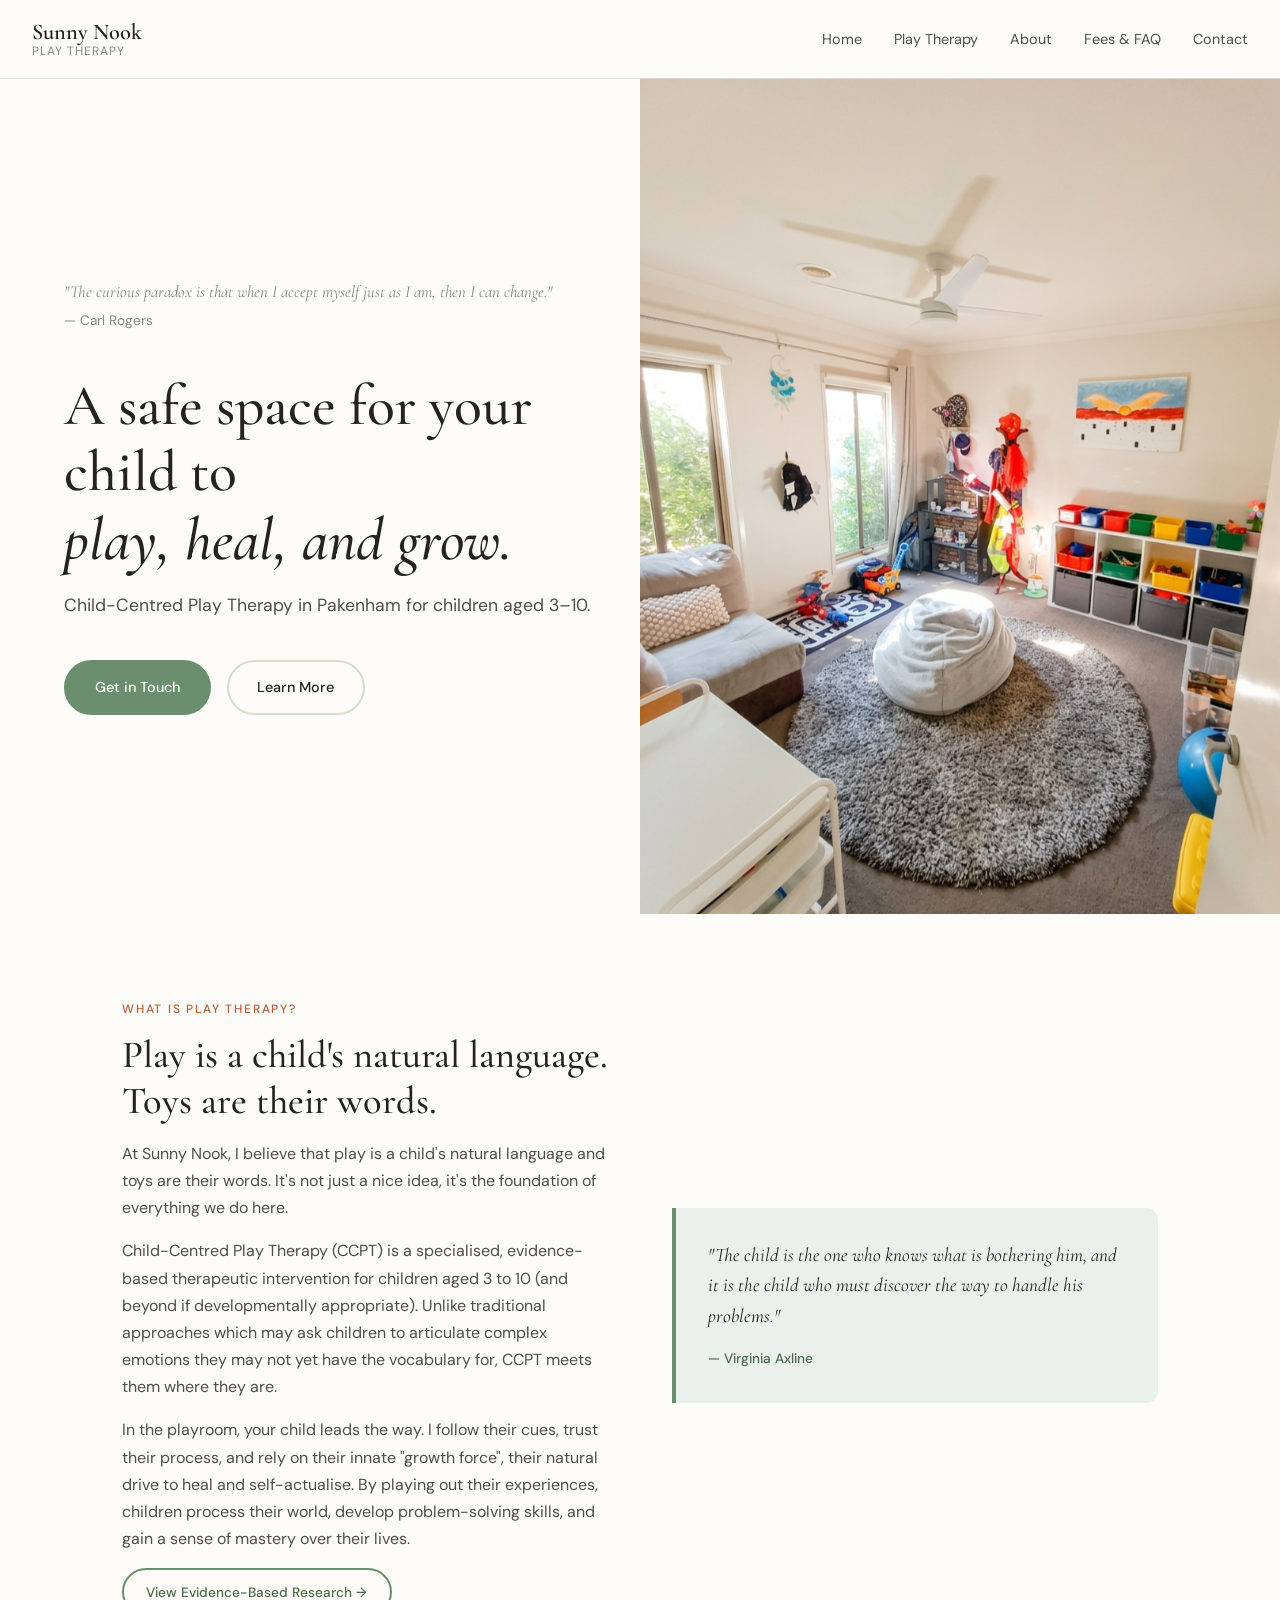
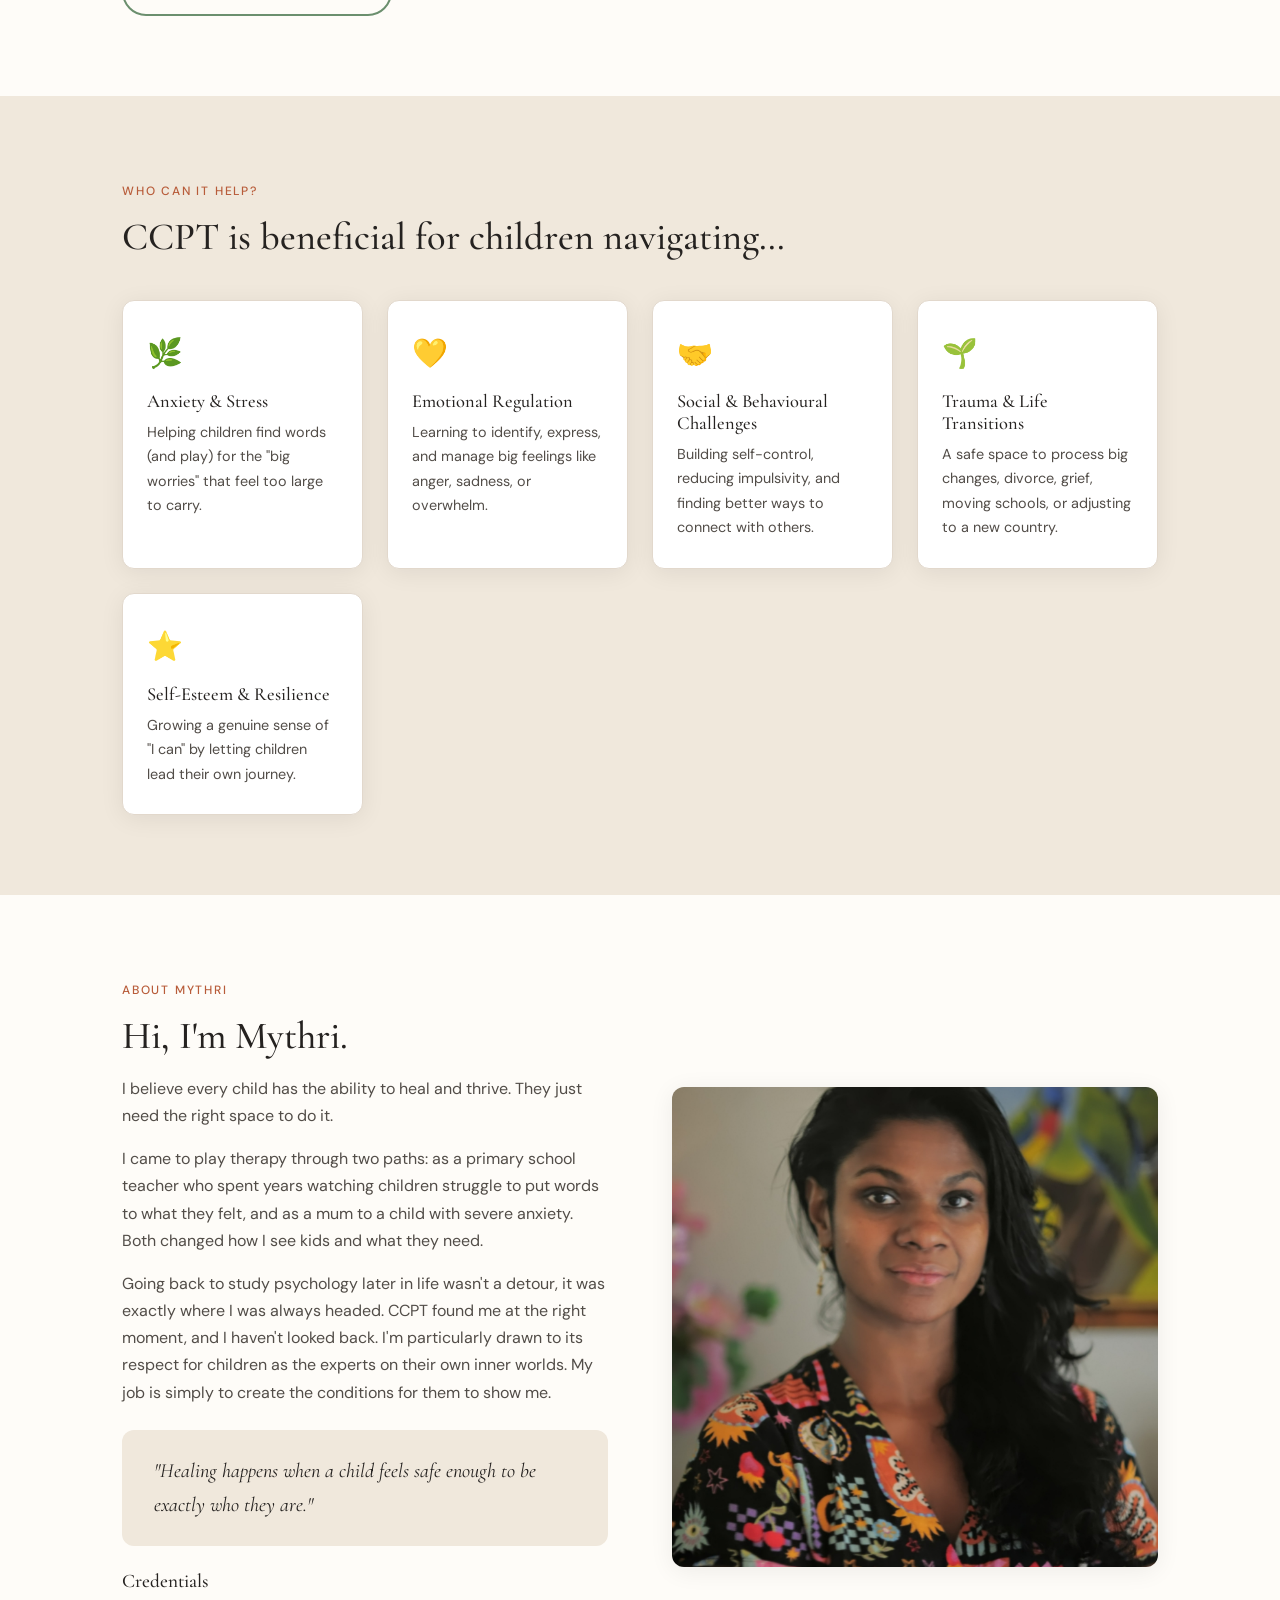
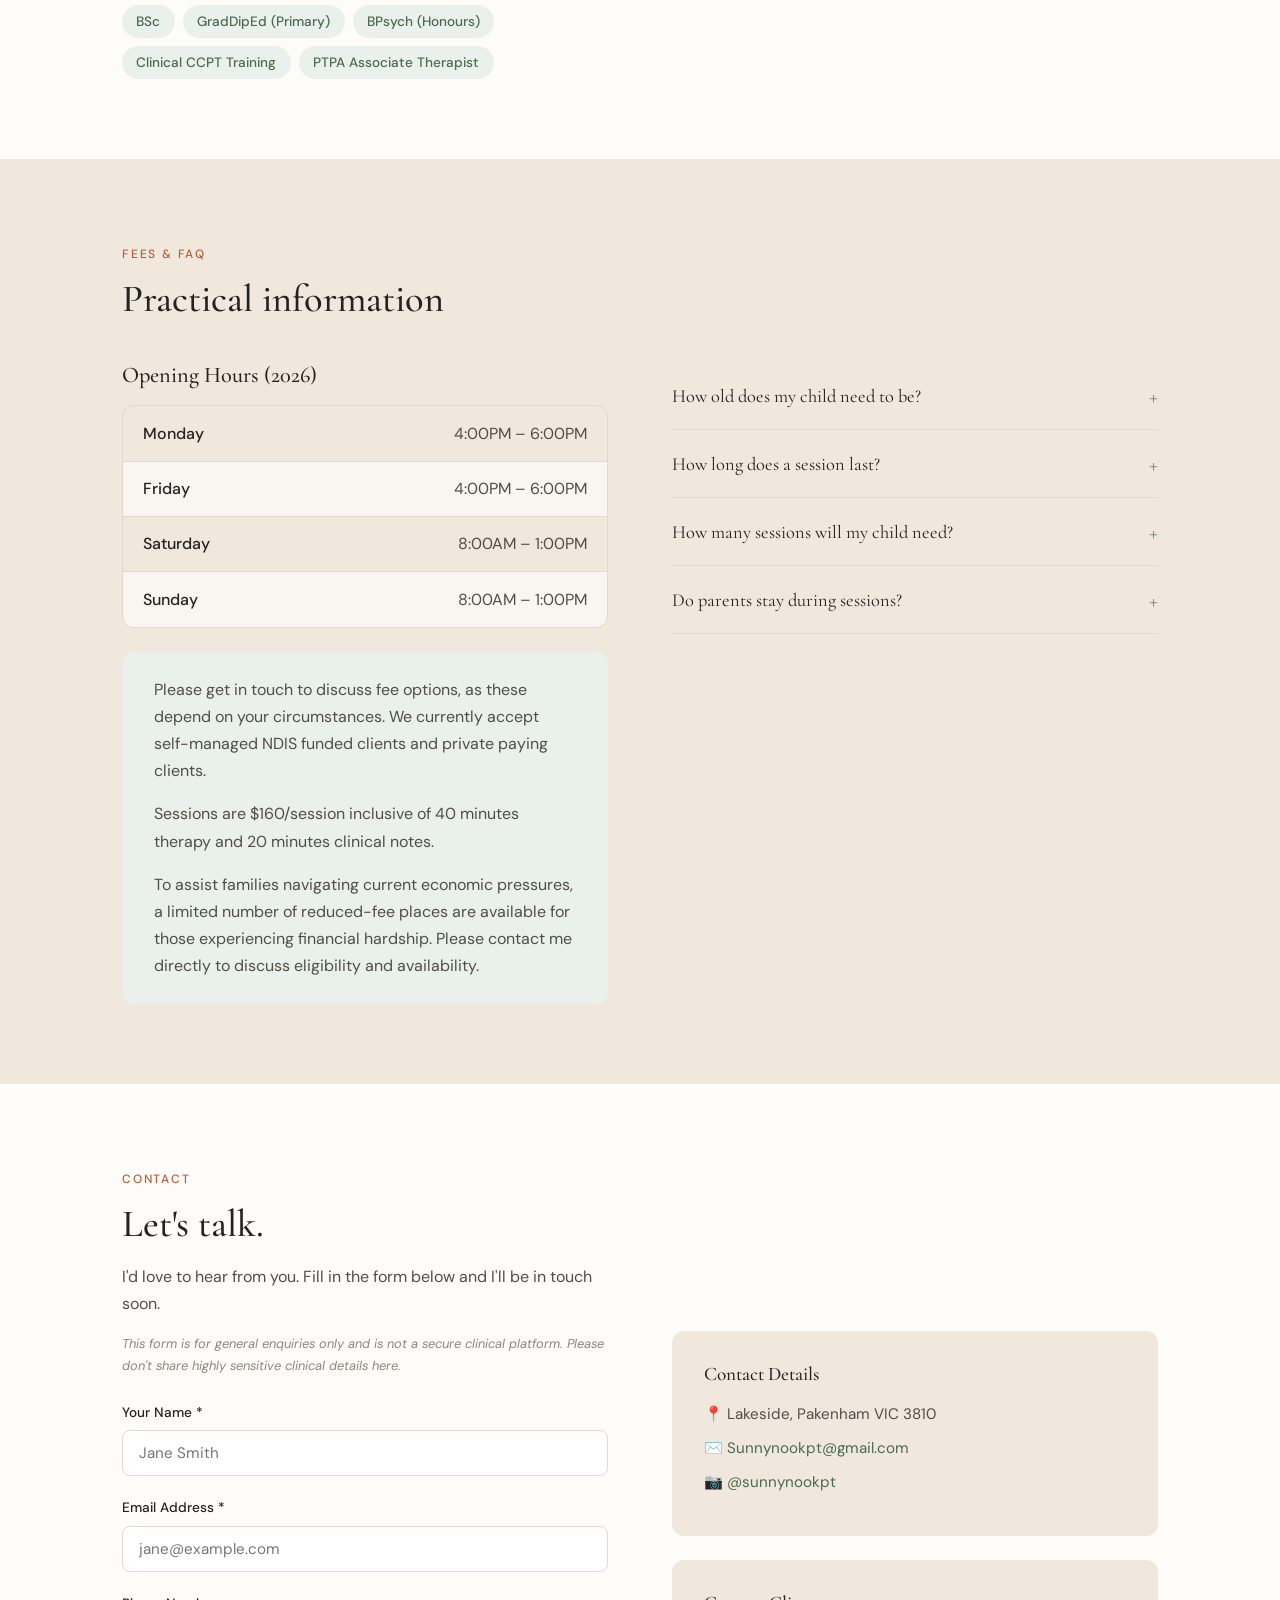
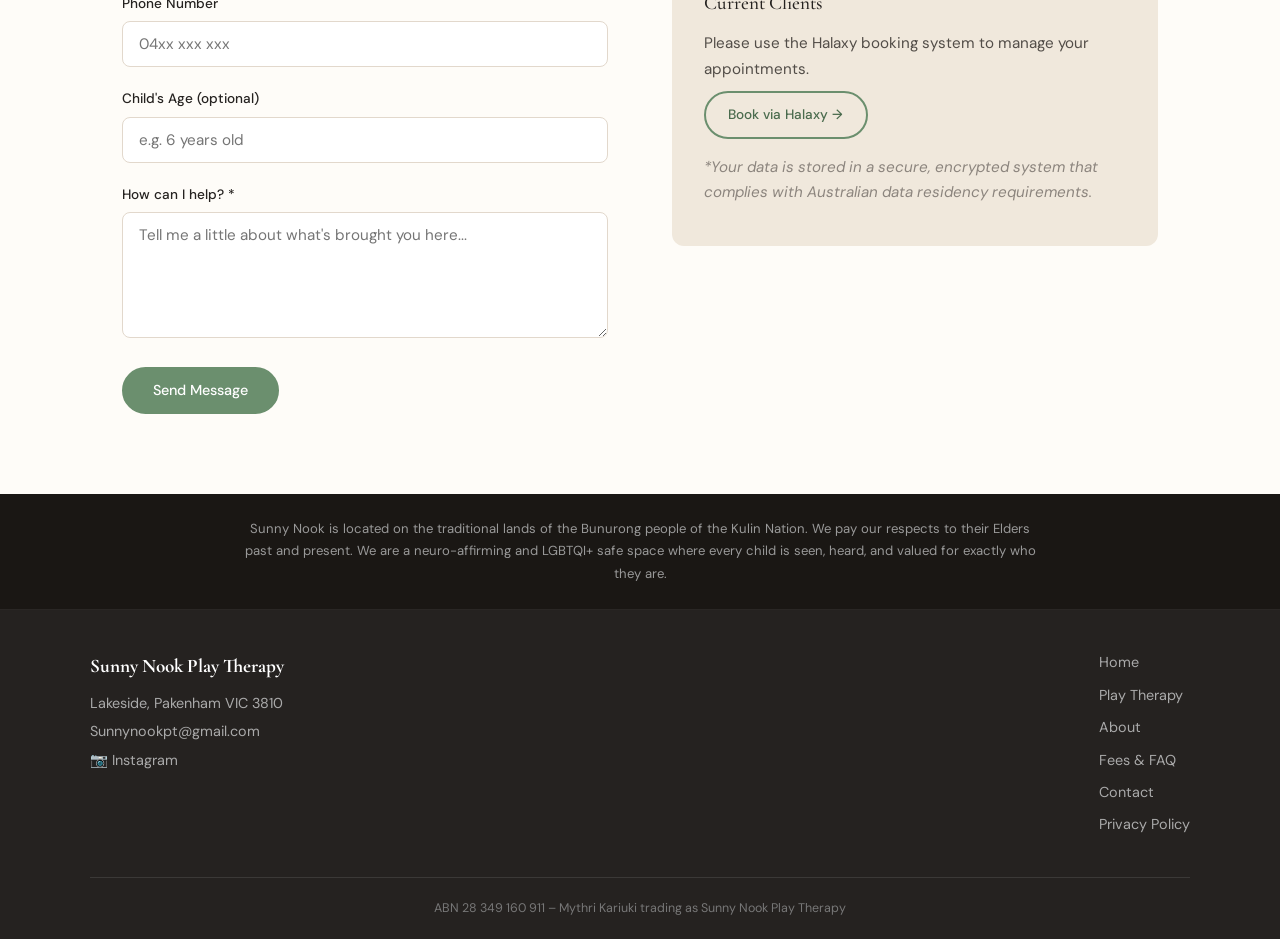
==== index.html @ de8178d1 "Update fees help." ====
<!DOCTYPE html>
<html lang="en">

<head>
  <meta charset="UTF-8" />
  <meta name="viewport" content="width=device-width, initial-scale=1.0" />
  <title>Sunny Nook Play Therapy – Pakenham</title>
  <link rel="preconnect" href="https://fonts.googleapis.com">
  <link rel="preconnect" href="https://fonts.gstatic.com" crossorigin>
  <link
    href="https://fonts.googleapis.com/css2?family=Cormorant+Garamond:ital,wght@0,400;0,500;0,600;1,400;1,500&family=DM+Sans:wght@300;400;500&display=swap"
    rel="stylesheet">
  <link rel="stylesheet" href="style.css">
</head>

<body>

  <!-- NAV -->
  <nav class="nav">
    <a href="#home" class="nav-logo">Sunny Nook<span>Play Therapy</span></a>
    <button class="nav-toggle" onclick="toggleMenu()" aria-label="Menu">&#9776;</button>
    <ul class="nav-links" id="navLinks">
      <li><a href="#home">Home</a></li>
      <li><a href="#play-therapy">Play Therapy</a></li>
      <li><a href="#about">About</a></li>
      <li><a href="#fees">Fees & FAQ</a></li>
      <li><a href="#contact">Contact</a></li>
    </ul>
  </nav>

  <!-- HERO -->
  <section class="hero" id="home">
    <div class="hero-inner">
      <p class="hero-quote">"The curious paradox is that when I accept myself just as I am, then I can change."</p>
      <p class="hero-quote-attr">— Carl Rogers</p>
      <h1 class="hero-headline">A safe space for your child to<br><em>play, heal, and grow.</em></h1>
      <p class="hero-sub">Child-Centred Play Therapy in Pakenham for children aged 3–10.</p>
      <div class="hero-cta">
        <a href="#contact" class="btn btn-primary">Get in Touch</a>
        <a href="#play-therapy" class="btn btn-secondary">Learn More</a>
      </div>
    </div>
    <div class="hero-image-wrap">
      <img src="playroom.png" alt="The Sunny Nook playroom" class="hero-img">
    </div>
  </section>

  <!-- WHAT IS CCPT -->
  <section class="section section-light" id="play-therapy">
    <div class="container two-col">
      <div class="col-text">
        <span class="section-label">What is Play Therapy?</span>
        <h2>Play is a child's natural language.<br>Toys are their words.</h2>
        <p>At Sunny Nook, I believe that play is a child's natural language and toys are their words. It's not just a
          nice idea, it's the foundation of everything we do here.</p>
        <p>Child-Centred Play Therapy (CCPT) is a specialised, evidence-based therapeutic intervention for children aged
          3 to 10 (and beyond if developmentally appropriate). Unlike traditional approaches which may ask children to
          articulate complex emotions they may not yet have the vocabulary for, CCPT meets them where they are.</p>
        <p>In the playroom, your child leads the way. I follow their cues, trust their process, and rely on their innate
          "growth force", their natural drive to heal and self-actualise. By playing out their experiences, children
          process their world, develop problem-solving skills, and gain a sense of mastery over their lives.</p>
        <a href="https://evidencebasedchildtherapy.com" target="_blank" class="btn btn-outline">View Evidence-Based
          Research →</a>
      </div>
      <div class="col-visual">
        <div class="quote-card">
          <p>"The child is the one who knows what is bothering him, and it is the child who must discover the way to
            handle his problems."</p>
          <span>— Virginia Axline</span>
        </div>
      </div>
    </div>
  </section>

  <!-- WHO CAN IT HELP -->
  <section class="section section-warm">
    <div class="container">
      <span class="section-label">Who Can It Help?</span>
      <h2>CCPT is beneficial for children navigating…</h2>
      <div class="cards-grid">
        <div class="card">
          <div class="card-icon">🌿</div>
          <h3>Anxiety & Stress</h3>
          <p>Helping children find words (and play) for the "big worries" that feel too large to carry.</p>
        </div>
        <div class="card">
          <div class="card-icon">💛</div>
          <h3>Emotional Regulation</h3>
          <p>Learning to identify, express, and manage big feelings like anger, sadness, or overwhelm.</p>
        </div>
        <div class="card">
          <div class="card-icon">🤝</div>
          <h3>Social & Behavioural Challenges</h3>
          <p>Building self-control, reducing impulsivity, and finding better ways to connect with others.</p>
        </div>
        <div class="card">
          <div class="card-icon">🌱</div>
          <h3>Trauma & Life Transitions</h3>
          <p>A safe space to process big changes, divorce, grief, moving schools, or adjusting to a new country.</p>
        </div>
        <div class="card">
          <div class="card-icon">⭐</div>
          <h3>Self-Esteem & Resilience</h3>
          <p>Growing a genuine sense of "I can" by letting children lead their own journey.</p>
        </div>
      </div>
    </div>
  </section>

  <!-- ABOUT -->
  <section class="section section-light" id="about">
    <div class="container two-col reverse">
      <div class="col-visual">
        <img src="mythri.jpg" alt="Mythri Kariuki" class="profile-img">
      </div>
      <div class="col-text">
        <span class="section-label">About Mythri</span>
        <h2>Hi, I'm Mythri.</h2>
        <p>I believe every child has the ability to heal and thrive. They just need the right space to do it.</p>
        <p>I came to play therapy through two paths: as a primary school teacher who spent years watching children
          struggle to put words to what they felt, and as a mum to a child with severe anxiety. Both changed how I see
          kids and what they need.</p>
        <p>Going back to study psychology later in life wasn't a detour, it was exactly where I was always headed. CCPT
          found me at the right moment, and I haven't looked back. I'm particularly drawn to its respect for children as
          the experts on their own inner worlds. My job is simply to create the conditions for them to show me.</p>
        <div class="ethos-block">
          <p><em>"Healing happens when a child feels safe enough to be exactly who they are."</em></p>
        </div>
        <h3 style="font-family:var(--font-display);font-size:1.2rem;margin-bottom:0.75rem;">Credentials</h3>
        <ul class="cred-list">
          <li>BSc</li>
          <li>GradDipEd (Primary)</li>
          <li>BPsych (Honours)</li>
          <li>Clinical CCPT Training</li>
          <li>PTPA Associate Therapist</li>
        </ul>
      </div>
    </div>
  </section>

  <!-- FEES & FAQ -->
  <section class="section section-warm" id="fees">
    <div class="container">
      <span class="section-label">Fees & FAQ</span>
      <h2>Practical information</h2>
      <div class="two-col fees-layout">
        <div>
          <h3 class="subheading">Opening Hours (2026)</h3>
          <div class="hours-table">
            <div class="hours-row">
              <span class="day">Monday</span>
              <span class="time">4:00PM – 6:00PM</span>
            </div>
            <div class="hours-row">
              <span class="day">Friday</span>
              <span class="time">4:00PM – 6:00PM</span>
            </div>
            <div class="hours-row">
              <span class="day">Saturday</span>
              <span class="time">8:00AM – 1:00PM</span>
            </div>
            <div class="hours-row">
              <span class="day">Sunday</span>
              <span class="time">8:00AM – 1:00PM</span>
            </div>
          </div>
          <div class="fees-box">
            <p>Please get in touch to discuss fee options, as these depend on your circumstances. We currently accept
              self-managed NDIS funded clients and private paying clients.</p>
            <p>Sessions are $160/session inclusive of 40 minutes therapy and 20 minutes clinical notes.</p>
            <p>To assist families navigating current economic pressures, a limited number of reduced-fee places 
              are available for those experiencing financial hardship. Please contact me directly to discuss 
              eligibility and availability.</p>
          </div>
        </div>
        <div class="faq-list">
          <div class="faq-item">
            <button class="faq-q" onclick="toggleFAQ(this)">How old does my child need to be? <span>+</span></button>
            <div class="faq-a">
              <p>CCPT is most effective for children aged 3 to 8, though it can be adapted for older children where
                developmentally appropriate. Not sure if your child fits? Just reach out and we'll figure it out
                together.</p>
            </div>
          </div>
          <div class="faq-item">
            <button class="faq-q" onclick="toggleFAQ(this)">How long does a session last? <span>+</span></button>
            <div class="faq-a">
              <p>Sessions are typically 30–45 minutes in the playroom. Parents and I will catch up for a progress update
                every four to six weeks.</p>
            </div>
          </div>
          <div class="faq-item">
            <button class="faq-q" onclick="toggleFAQ(this)">How many sessions will my child need?
              <span>+</span></button>
            <div class="faq-a">
              <p>Every child is different. Research suggests 15–25 consistent weekly sessions for meaningful change.
                We'll review progress together as we go, and I'll always be honest with you about how things are
                tracking.</p>
            </div>
          </div>
          <div class="faq-item">
            <button class="faq-q" onclick="toggleFAQ(this)">Do parents stay during sessions? <span>+</span></button>
            <div class="faq-a">
              <p>Children attend the playroom on their own. This gives them the freedom to lead and express themselves
                without an audience. Parents are welcome to wait in our waiting room, where there's a range of books to
                peruse.</p>
            </div>
          </div>
        </div>
      </div>
    </div>
  </section>

  <!-- CONTACT -->
  <section class="section section-light" id="contact">
    <div class="container two-col">
      <div class="col-text">
        <span class="section-label">Contact</span>
        <h2>Let's talk.</h2>
        <p>I'd love to hear from you. Fill in the form below and I'll be in touch soon.</p>
        <p class="disclaimer-note">This form is for general enquiries only and is not a secure clinical platform. Please
          don't share highly sensitive clinical details here.</p>

        <form class="contact-form" id="contactForm">
          <div class="form-group">
            <label for="fname">Your Name *</label>
            <input type="text" id="fname" required placeholder="Jane Smith">
          </div>
          <div class="form-group">
            <label for="femail">Email Address *</label>
            <input type="email" id="femail" required placeholder="jane@example.com">
          </div>
          <div class="form-group">
            <label for="fphone">Phone Number</label>
            <input type="tel" id="fphone" placeholder="04xx xxx xxx">
          </div>
          <div class="form-group">
            <label for="fage">Child's Age (optional)</label>
            <input type="text" id="fage" placeholder="e.g. 6 years old">
          </div>
          <div class="form-group">
            <label for="fmessage">How can I help? *</label>
            <textarea id="fmessage" rows="5" required
              placeholder="Tell me a little about what's brought you here..."></textarea>
          </div>
          <button type="button" class="btn btn-primary" onclick="sendEmail()">Send Message</button>
        </form>
      </div>
      <div class="col-visual">
        <div class="contact-info-box">
          <h3>Contact Details</h3>
          <p>📍 Lakeside, Pakenham VIC 3810</p>
          <p>✉️ <a href="mailto:Sunnynookpt@gmail.com">Sunnynookpt@gmail.com</a></p>
          <p>📷 <a href="https://www.instagram.com/sunnynookpt" target="_blank">@sunnynookpt</a></p>
        </div>
        <div class="contact-info-box" style="margin-top:1.5rem;">
          <h3>Current Clients</h3>
          <p>Please use the Halaxy booking system to manage your appointments.</p>
          <a href="https://www.halaxy.com/profile/mythri-kariuki/play-therapist/1769885" target="_blank"
            class="btn btn-outline">Book via Halaxy →</a>
          <p class="disclaimer-note" style="margin-top:1rem;">*Your data is stored in a secure, encrypted system that
            complies with Australian data residency requirements.</p>
        </div>
      </div>
    </div>
  </section>

  <!-- FOOTER -->
  <footer class="footer">
    <div class="footer-acknowledgement">
      <div class="container">
        <p>Sunny Nook is located on the traditional lands of the Bunurong people of the Kulin Nation. We pay our
          respects to their Elders past and present. We are a neuro-affirming and LGBTQI+ safe space where every child
          is seen, heard, and valued for exactly who they are.</p>
      </div>
    </div>
    <div class="container footer-inner">
      <div class="footer-brand">
        <strong>Sunny Nook Play Therapy</strong>
        <p>Lakeside, Pakenham VIC 3810</p>
        <a href="mailto:Sunnynookpt@gmail.com">Sunnynookpt@gmail.com</a>
        <a href="https://www.instagram.com/sunnynookpt" target="_blank" class="insta-link">📷 Instagram</a>
      </div>
      <div class="footer-links">
        <a href="#home">Home</a>
        <a href="#play-therapy">Play Therapy</a>
        <a href="#about">About</a>
        <a href="#fees">Fees & FAQ</a>
        <a href="#contact">Contact</a>
        <a href="pp.pdf" target="_blank">Privacy Policy</a>
      </div>
    </div>
    <div class="footer-bottom">
      ABN 28 349 160 911 – Mythri Kariuki trading as Sunny Nook Play Therapy
    </div>
  </footer>

  <script src="script.js"></script>
  <script>
    function sendEmail() {
      const name = document.getElementById('fname').value.trim();
      const email = document.getElementById('femail').value.trim();
      const phone = document.getElementById('fphone').value.trim();
      const age = document.getElementById('fage').value.trim();
      const message = document.getElementById('fmessage').value.trim();

      if (!name || !email || !message) {
        alert('Please fill in your name, email, and message before sending.');
        return;
      }

      const subject = encodeURIComponent('Enquiry from ' + name + ' – Sunny Nook Play Therapy');
      const body = encodeURIComponent(
        'Name: ' + name + '\n' +
        'Email: ' + email + '\n' +
        (phone ? 'Phone: ' + phone + '\n' : '') +
        (age ? "Child's Age: " + age + '\n' : '') +
        '\nMessage:\n' + message
      );

      window.location.href = 'mailto:Sunnynookpt@gmail.com?subject=' + subject + '&body=' + body;
    }
  </script>
</body>

</html>
---- style.css ----
/* ============================================
   SUNNY NOOK PLAY THERAPY – STYLESHEET
   ============================================ */

:root {
  --cream: #FAF6EF;
  --warm-white: #FEFCF8;
  --sage: #6B8F6E;
  --sage-dark: #4A6B4D;
  --sage-light: #EAF0EB;
  --terracotta: #B85C3A;
  --gold: #C49A3C;
  --text-dark: #252220;
  --text-mid: #524D48;
  --text-light: #8C857E;
  --warm-tan: #F0E8DC;
  --border: #E2D8CC;
  --font-display: 'Cormorant Garamond', Georgia, serif;
  --font-body: 'DM Sans', sans-serif;
  --radius: 12px;
  --shadow: 0 4px 24px rgba(0,0,0,0.07);
}

*, *::before, *::after { box-sizing: border-box; margin: 0; padding: 0; }
html { scroll-behavior: smooth; }

body {
  font-family: var(--font-body);
  color: var(--text-dark);
  background: var(--warm-white);
  font-size: 16px;
  line-height: 1.7;
}

h1, h2, h3 {
  font-family: var(--font-display);
  font-weight: 500;
  line-height: 1.2;
  color: var(--text-dark);
}

h1 { font-size: clamp(2.4rem, 5vw, 3.8rem); }
h2 { font-size: clamp(1.8rem, 3vw, 2.6rem); margin-bottom: 1rem; }
h3 { font-size: 1.3rem; margin-bottom: 0.5rem; }

p { color: var(--text-mid); margin-bottom: 1rem; }
p:last-child { margin-bottom: 0; }
a { color: var(--sage-dark); text-decoration: none; }
a:hover { color: var(--terracotta); }
em { font-family: var(--font-display); font-style: italic; font-size: 1.05em; }

.container { max-width: 1100px; margin: 0 auto; padding: 0 2rem; }
.container.center { text-align: center; }
.section { padding: 5rem 0; }
.section-light { background: var(--warm-white); }
.section-warm { background: var(--warm-tan); }

.two-col {
  display: grid;
  grid-template-columns: 1fr 1fr;
  gap: 4rem;
  align-items: center;
}
.two-col.reverse { direction: rtl; }
.two-col.reverse > * { direction: ltr; }
.fees-layout { align-items: start; margin-top: 2.5rem; }

.section-label {
  display: inline-block;
  font-size: 0.75rem;
  font-weight: 500;
  letter-spacing: 0.15em;
  text-transform: uppercase;
  color: var(--terracotta);
  margin-bottom: 0.75rem;
}

.subheading {
  font-family: var(--font-display);
  font-size: 1.4rem;
  margin-bottom: 1rem;
  color: var(--text-dark);
}

/* NAV */
.nav {
  display: flex;
  align-items: center;
  justify-content: space-between;
  padding: 1.25rem 2rem;
  background: var(--warm-white);
  border-bottom: 1px solid var(--border);
  position: sticky;
  top: 0;
  z-index: 100;
}

.nav-logo {
  font-family: var(--font-display);
  font-size: 1.4rem;
  font-weight: 600;
  color: var(--text-dark);
  line-height: 1.1;
}

.nav-logo span {
  display: block;
  font-size: 0.75rem;
  font-family: var(--font-body);
  font-weight: 400;
  letter-spacing: 0.08em;
  text-transform: uppercase;
  color: var(--text-light);
}

.nav-links { display: flex; list-style: none; gap: 2rem; }
.nav-links a { font-size: 0.9rem; color: var(--text-mid); transition: color 0.2s; }
.nav-links a:hover { color: var(--sage-dark); }

.nav-toggle {
  display: none;
  background: none;
  border: none;
  font-size: 1.5rem;
  cursor: pointer;
  color: var(--text-dark);
}

/* HERO */
.hero {
  display: grid;
  grid-template-columns: 1fr 1fr;
  min-height: 90vh;
  align-items: stretch;
}

.hero-inner {
  padding: 5rem 3rem 5rem 4rem;
  display: flex;
  flex-direction: column;
  justify-content: center;
  animation: fadeUp 0.9s ease both;
}

.hero-quote {
  font-family: var(--font-display);
  font-style: italic;
  font-size: 1.05rem;
  color: var(--text-light);
  line-height: 1.6;
  margin-bottom: 0.25rem;
}

.hero-quote-attr { font-size: 0.85rem; color: var(--text-light); margin-bottom: 2.5rem; }
.hero-headline { font-size: clamp(2.4rem, 4.5vw, 3.6rem); font-weight: 500; line-height: 1.15; margin-bottom: 1rem; }
.hero-sub { font-size: 1.1rem; color: var(--text-mid); margin-bottom: 2.5rem; }
.hero-cta { display: flex; gap: 1rem; flex-wrap: wrap; }

.hero-image-wrap { overflow: hidden; position: relative; }
.hero-img { width: 100%; height: 100%; object-fit: cover; display: block; min-height: 500px; }

/* BUTTONS */
.btn {
  display: inline-block;
  padding: 0.8rem 1.8rem;
  border-radius: 50px;
  font-family: var(--font-body);
  font-size: 0.9rem;
  font-weight: 500;
  cursor: pointer;
  transition: all 0.25s;
  border: 2px solid transparent;
  text-decoration: none;
}

.btn-primary { background: var(--sage); color: white; border-color: var(--sage); }
.btn-primary:hover { background: var(--sage-dark); border-color: var(--sage-dark); color: white; transform: translateY(-2px); box-shadow: 0 6px 20px rgba(122,158,126,0.35); }
.btn-secondary { background: transparent; color: var(--text-dark); border-color: var(--border); }
.btn-secondary:hover { border-color: var(--sage); color: var(--sage-dark); }
.btn-outline { background: transparent; color: var(--sage-dark); border-color: var(--sage); padding: 0.65rem 1.4rem; font-size: 0.85rem; }
.btn-outline:hover { background: var(--sage); color: white; }

/* CARDS */
.cards-grid {
  display: grid;
  grid-template-columns: repeat(auto-fit, minmax(190px, 1fr));
  gap: 1.5rem;
  margin-top: 2.5rem;
}

.card {
  background: white;
  border-radius: var(--radius);
  padding: 1.75rem 1.5rem;
  box-shadow: var(--shadow);
  border: 1px solid var(--border);
  transition: transform 0.25s, box-shadow 0.25s;
}

.card:hover { transform: translateY(-4px); box-shadow: 0 8px 32px rgba(0,0,0,0.1); }
.card-icon { font-size: 1.8rem; margin-bottom: 0.75rem; }
.card h3 { font-family: var(--font-display); font-size: 1.15rem; }
.card p { font-size: 0.9rem; }

/* QUOTE CARD */
.quote-card {
  background: var(--sage-light);
  border-left: 4px solid var(--sage);
  border-radius: 0 var(--radius) var(--radius) 0;
  padding: 2rem;
}

.quote-card p {
  font-family: var(--font-display);
  font-style: italic;
  font-size: 1.2rem;
  line-height: 1.6;
  color: var(--text-dark);
  margin-bottom: 0.75rem;
}

.quote-card span { font-size: 0.85rem; color: var(--sage-dark); font-weight: 500; }

/* PROFILE IMAGE */
.profile-img {
  width: 100%;
  border-radius: var(--radius);
  object-fit: cover;
  max-height: 480px;
  box-shadow: var(--shadow);
  display: block;
}

/* ETHOS */
.ethos-block {
  background: var(--warm-tan);
  border-radius: var(--radius);
  padding: 1.5rem 2rem;
  margin: 1.5rem 0;
}

.ethos-block p {
  font-family: var(--font-display);
  font-style: italic;
  font-size: 1.2rem;
  color: var(--text-dark);
}

/* CREDENTIALS */
.cred-list { list-style: none; margin-top: 0.5rem; display: flex; flex-wrap: wrap; gap: 0.5rem; }
.cred-list li { background: var(--sage-light); color: var(--sage-dark); padding: 0.3rem 0.9rem; border-radius: 50px; font-size: 0.85rem; font-weight: 500; }

/* HOURS */
.hours-table { border: 1px solid var(--border); border-radius: var(--radius); overflow: hidden; margin: 0 0 1.5rem; }
.hours-row { display: flex; justify-content: space-between; padding: 0.85rem 1.25rem; border-bottom: 1px solid var(--border); }
.hours-row:last-child { border-bottom: none; }
.hours-row:nth-child(even) { background: rgba(255,255,255,0.6); }
.day { font-weight: 500; color: var(--text-dark); }
.time { color: var(--text-mid); }

/* FEES BOX */
.fees-box { background: var(--sage-light); border-radius: var(--radius); padding: 1.5rem 2rem; }

/* FAQ */
.faq-item { border-bottom: 1px solid var(--border); }
.faq-q { width: 100%; background: none; border: none; text-align: left; padding: 1.25rem 0; font-family: var(--font-display); font-size: 1.15rem; color: var(--text-dark); cursor: pointer; display: flex; justify-content: space-between; align-items: center; gap: 1rem; }
.faq-q:hover { color: var(--sage-dark); }
.faq-q span { font-size: 1.4rem; color: var(--sage); transition: transform 0.2s; flex-shrink: 0; }
.faq-q.open span { transform: rotate(45deg); }
.faq-a { display: none; padding-bottom: 1.25rem; }
.faq-a.visible { display: block; }
.faq-a p { font-size: 0.95rem; }

/* CONTACT FORM */
.contact-form { margin-top: 1.5rem; }
.form-group { margin-bottom: 1.25rem; }
.form-group label { display: block; font-size: 0.85rem; font-weight: 500; color: var(--text-dark); margin-bottom: 0.4rem; }
.form-group input, .form-group textarea { width: 100%; padding: 0.75rem 1rem; border: 1.5px solid var(--border); border-radius: 8px; font-family: var(--font-body); font-size: 0.95rem; color: var(--text-dark); background: white; transition: border-color 0.2s; }
.form-group input:focus, .form-group textarea:focus { outline: none; border-color: var(--sage); }
.form-group textarea { resize: vertical; }

.disclaimer-note { font-size: 0.8rem; color: var(--text-light); font-style: italic; margin-bottom: 1rem; }

.contact-info-box { background: var(--warm-tan); border-radius: var(--radius); padding: 2rem; }
.contact-info-box h3 { font-family: var(--font-display); font-size: 1.2rem; margin-bottom: 1rem; }
.contact-info-box p { font-size: 0.95rem; margin-bottom: 0.5rem; }

/* FOOTER */
.footer-acknowledgement {
  background: #1a1714;
  padding: 1.5rem 0;
  border-bottom: 1px solid rgba(255,255,255,0.07);
}

.footer-acknowledgement p {
  color: #999;
  font-size: 0.82rem;
  line-height: 1.7;
  text-align: center;
  max-width: 800px;
  margin: 0 auto;
}

.footer { background: var(--text-dark); color: #ccc; padding-top: 0; }
.footer-inner { display: flex; justify-content: space-between; gap: 3rem; padding: 2.5rem 0; border-bottom: 1px solid rgba(255,255,255,0.1); flex-wrap: wrap; }
.footer-brand strong { display: block; font-family: var(--font-display); font-size: 1.2rem; color: white; margin-bottom: 0.5rem; }
.footer-brand p, .footer-brand a { font-size: 0.9rem; color: #aaa; display: block; margin-bottom: 0.25rem; }
.footer-brand a:hover { color: var(--gold); }
.footer-links { display: flex; flex-direction: column; gap: 0.5rem; }
.footer-links a { font-size: 0.9rem; color: #aaa; }
.footer-links a:hover { color: white; }
.footer-bottom { text-align: center; padding: 1.25rem 2rem; font-size: 0.78rem; color: #777; }

/* ANIMATIONS */
@keyframes fadeUp {
  from { opacity: 0; transform: translateY(24px); }
  to { opacity: 1; transform: translateY(0); }
}

/* RESPONSIVE */
@media (max-width: 900px) {
  .hero { grid-template-columns: 1fr; }
  .hero-image-wrap { min-height: 320px; }
  .hero-inner { padding: 4rem 2rem; }
  .two-col { grid-template-columns: 1fr; gap: 2.5rem; }
  .two-col.reverse { direction: ltr; }
  .cards-grid { grid-template-columns: repeat(auto-fit, minmax(160px, 1fr)); }
}

@media (max-width: 640px) {
  .nav-links { display: none; flex-direction: column; position: absolute; top: 70px; left: 0; right: 0; background: var(--warm-white); padding: 1rem 2rem 2rem; border-bottom: 1px solid var(--border); gap: 1rem; z-index: 99; }
  .nav-links.open { display: flex; }
  .nav-toggle { display: block; }
  .section { padding: 3.5rem 0; }
  .footer-inner { flex-direction: column; gap: 2rem; }
  .hero-cta { flex-direction: column; }
  .btn { text-align: center; }
}
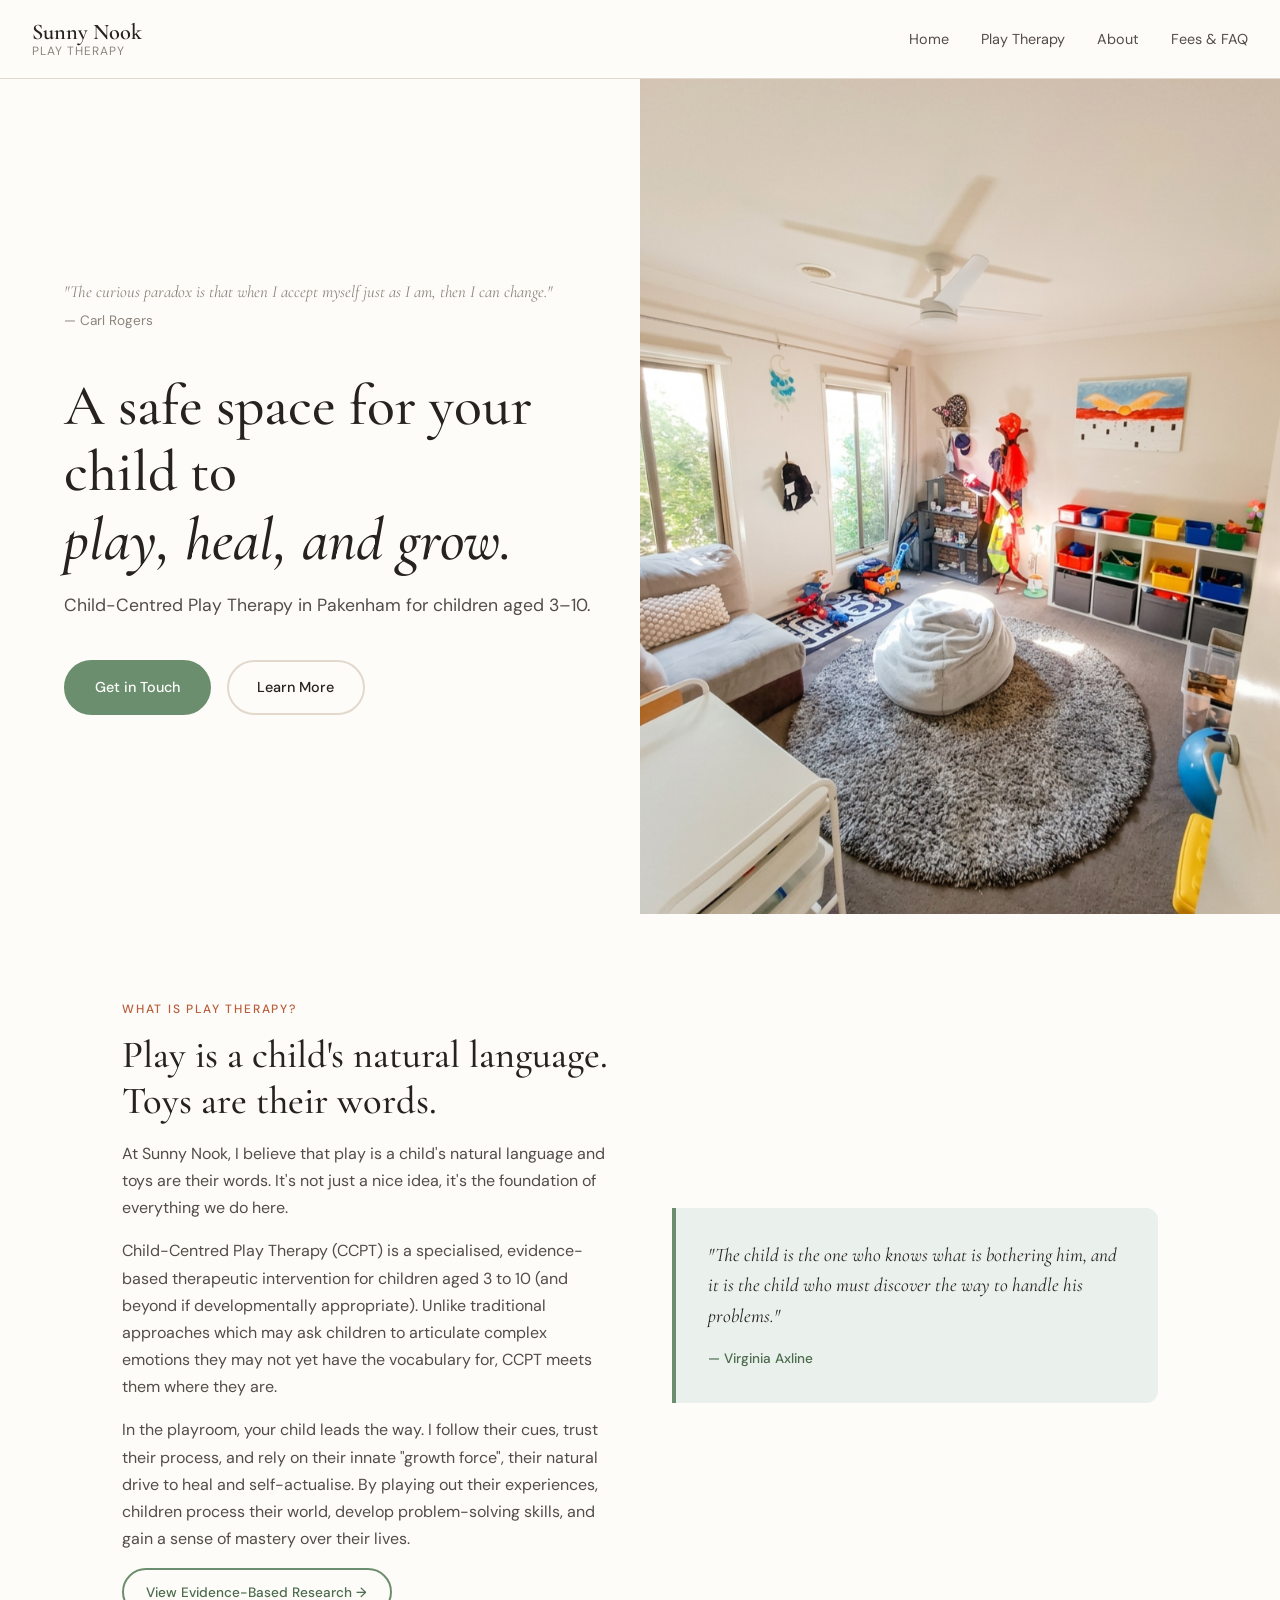
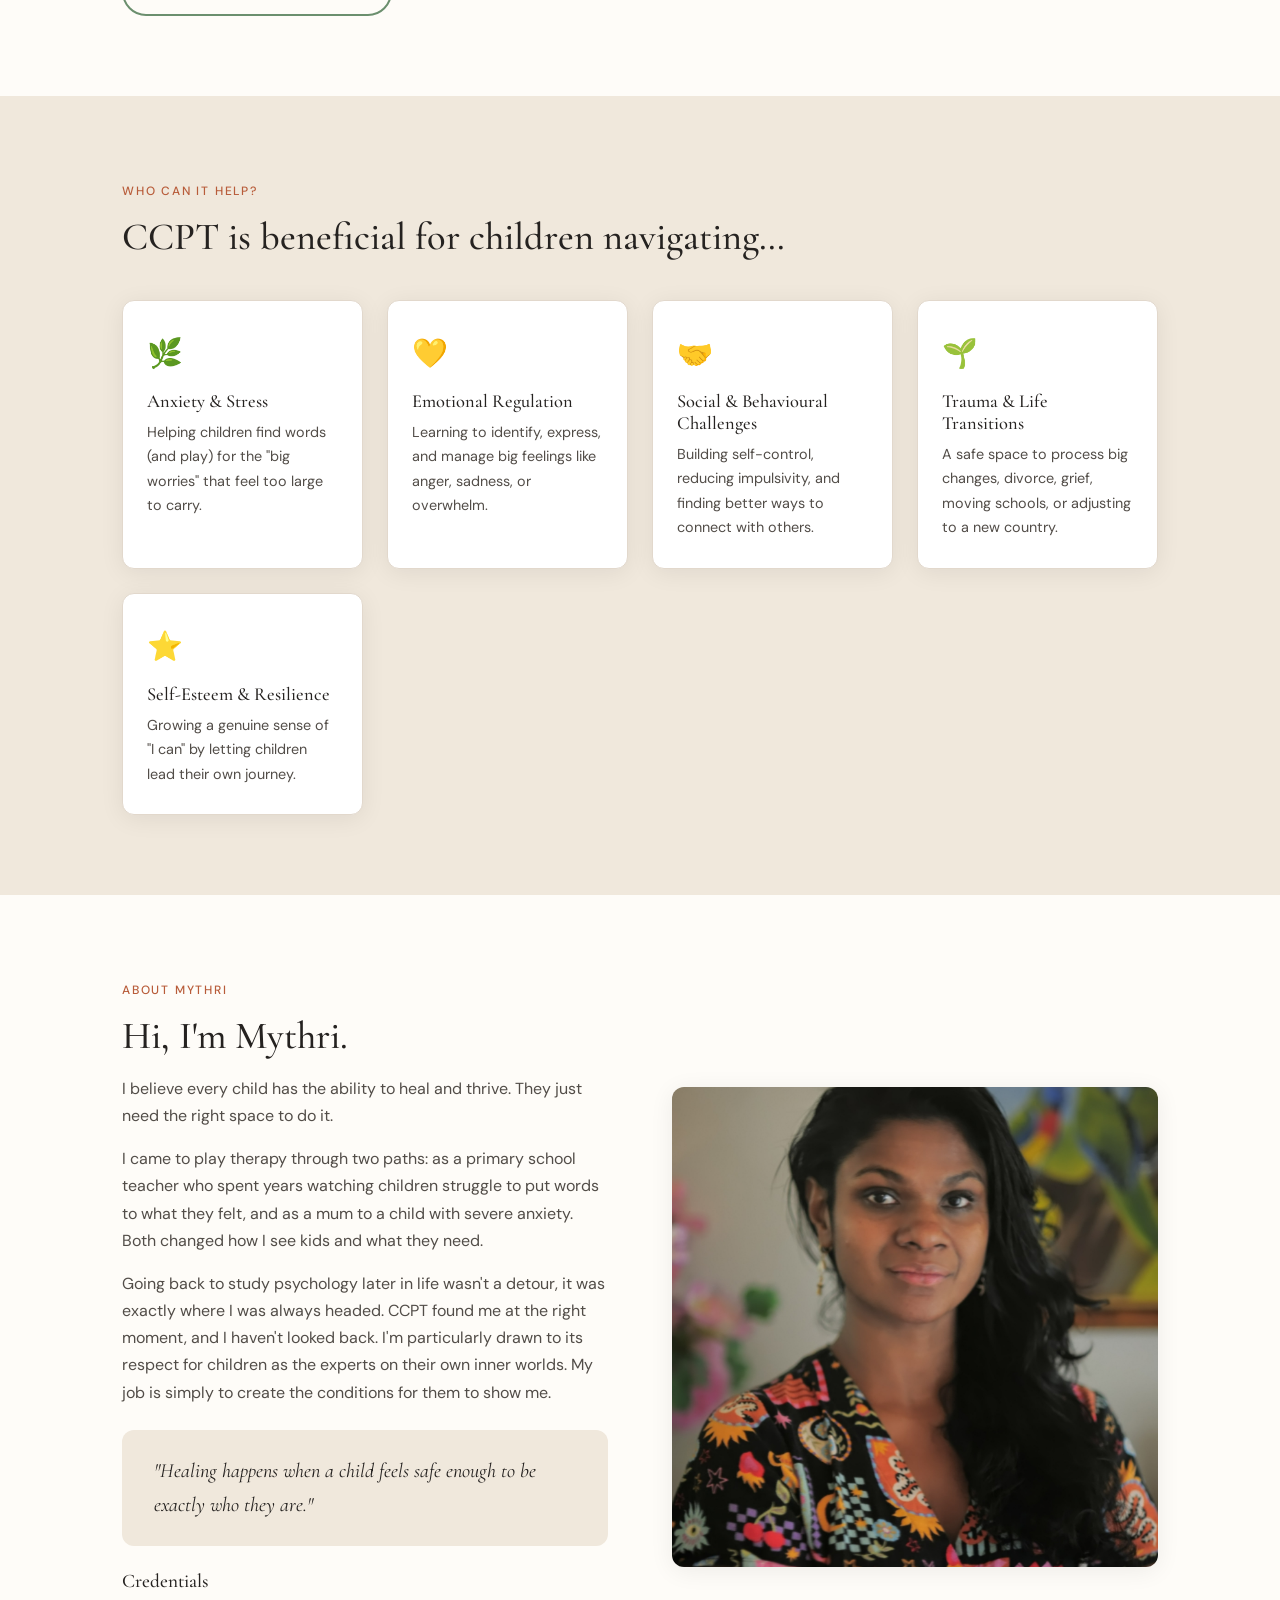
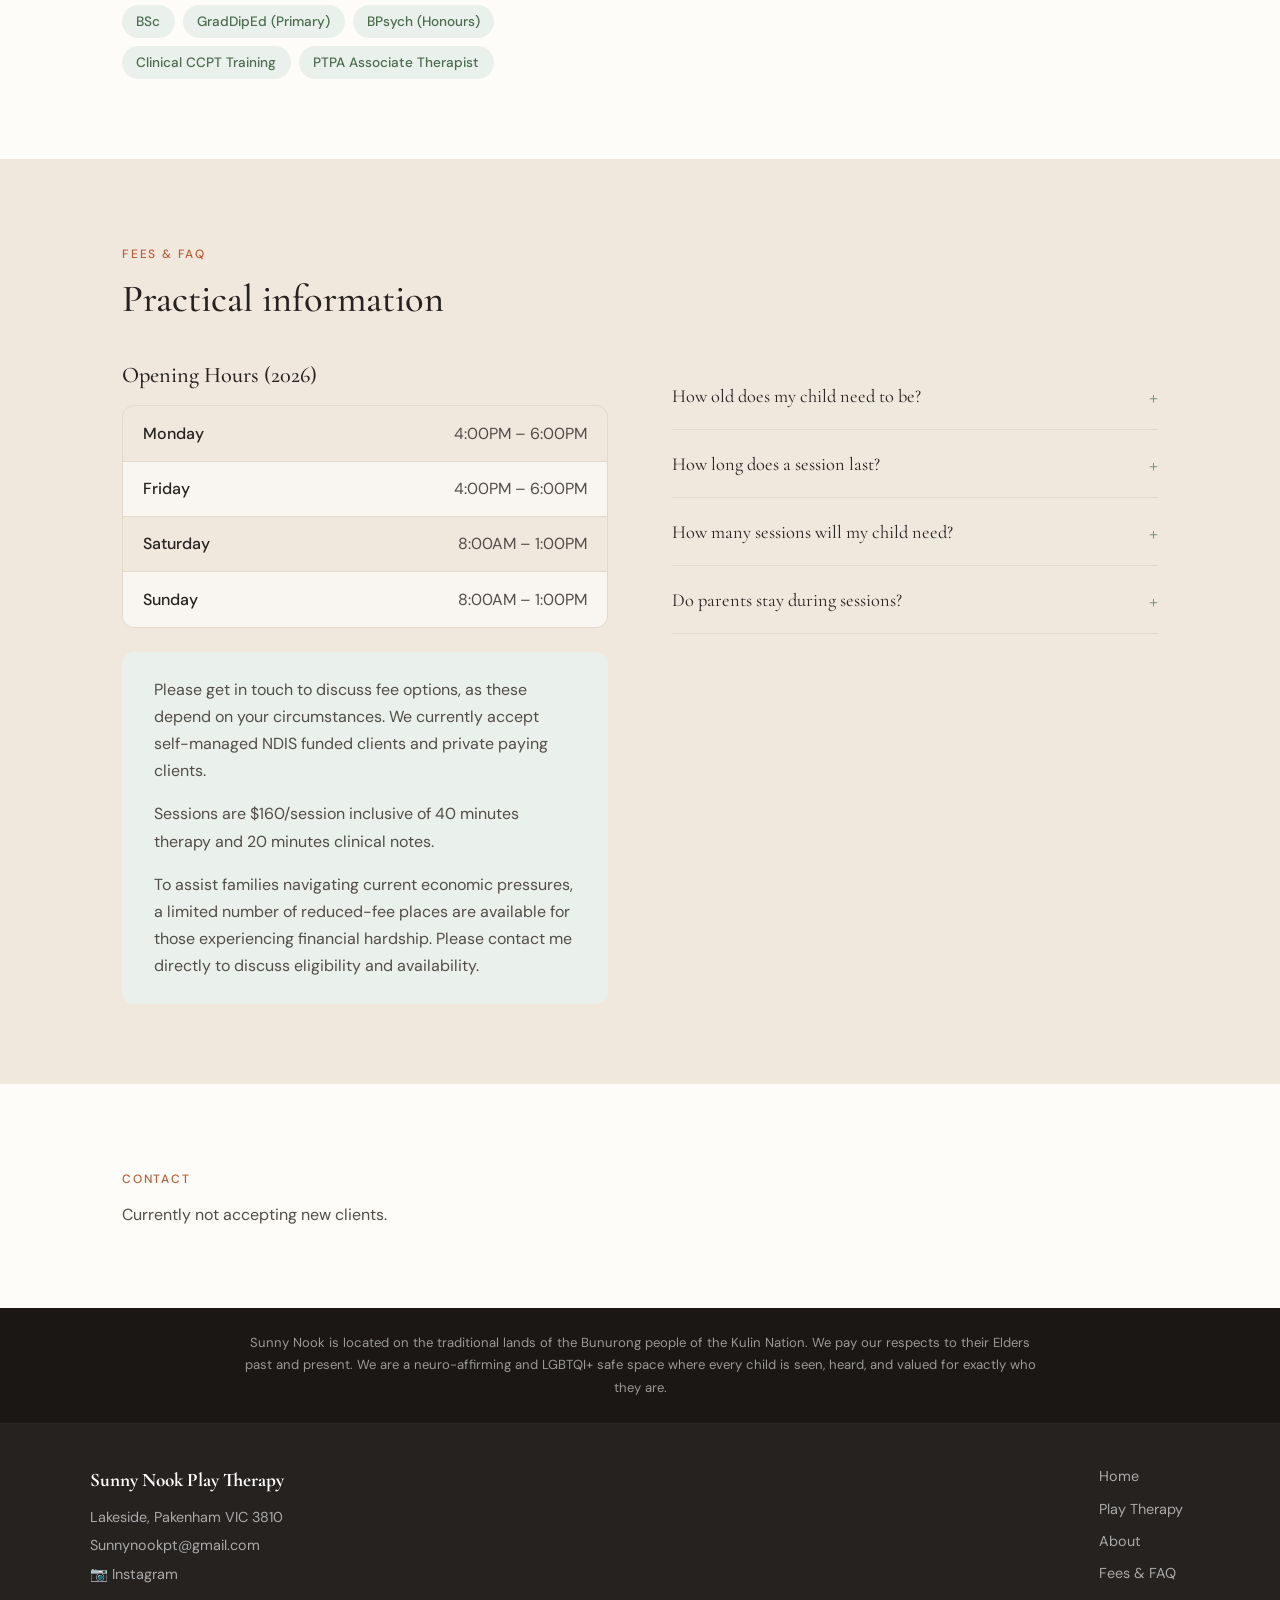
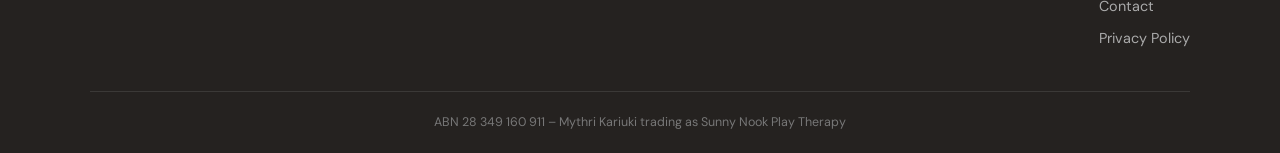
==== commit 53f1d70d: "Remove Contact options." ====
--- a/index.html
+++ b/index.html
@@ -24,7 +24,6 @@
       <li><a href="#play-therapy">Play Therapy</a></li>
       <li><a href="#about">About</a></li>
       <li><a href="#fees">Fees & FAQ</a></li>
-      <li><a href="#contact">Contact</a></li>
     </ul>
   </nav>
 
@@ -216,12 +215,10 @@
     <div class="container two-col">
       <div class="col-text">
         <span class="section-label">Contact</span>
-        <h2>Let's talk.</h2>
-        <p>I'd love to hear from you. Fill in the form below and I'll be in touch soon.</p>
-        <p class="disclaimer-note">This form is for general enquiries only and is not a secure clinical platform. Please
-          don't share highly sensitive clinical details here.</p>
-
-        <form class="contact-form" id="contactForm">
+        <p>Currently not accepting new clients.</p>
+
+
+        <!-- <form class="contact-form" id="contactForm">
           <div class="form-group">
             <label for="fname">Your Name *</label>
             <input type="text" id="fname" required placeholder="Jane Smith">
@@ -244,9 +241,11 @@
               placeholder="Tell me a little about what's brought you here..."></textarea>
           </div>
           <button type="button" class="btn btn-primary" onclick="sendEmail()">Send Message</button>
-        </form>
-      </div>
-      <div class="col-visual">
+        </form> -->
+        
+
+      </div>
+      <!-- <div class="col-visual">
         <div class="contact-info-box">
           <h3>Contact Details</h3>
           <p>📍 Lakeside, Pakenham VIC 3810</p>
@@ -261,7 +260,7 @@
           <p class="disclaimer-note" style="margin-top:1rem;">*Your data is stored in a secure, encrypted system that
             complies with Australian data residency requirements.</p>
         </div>
-      </div>
+      </div> -->
     </div>
   </section>
 
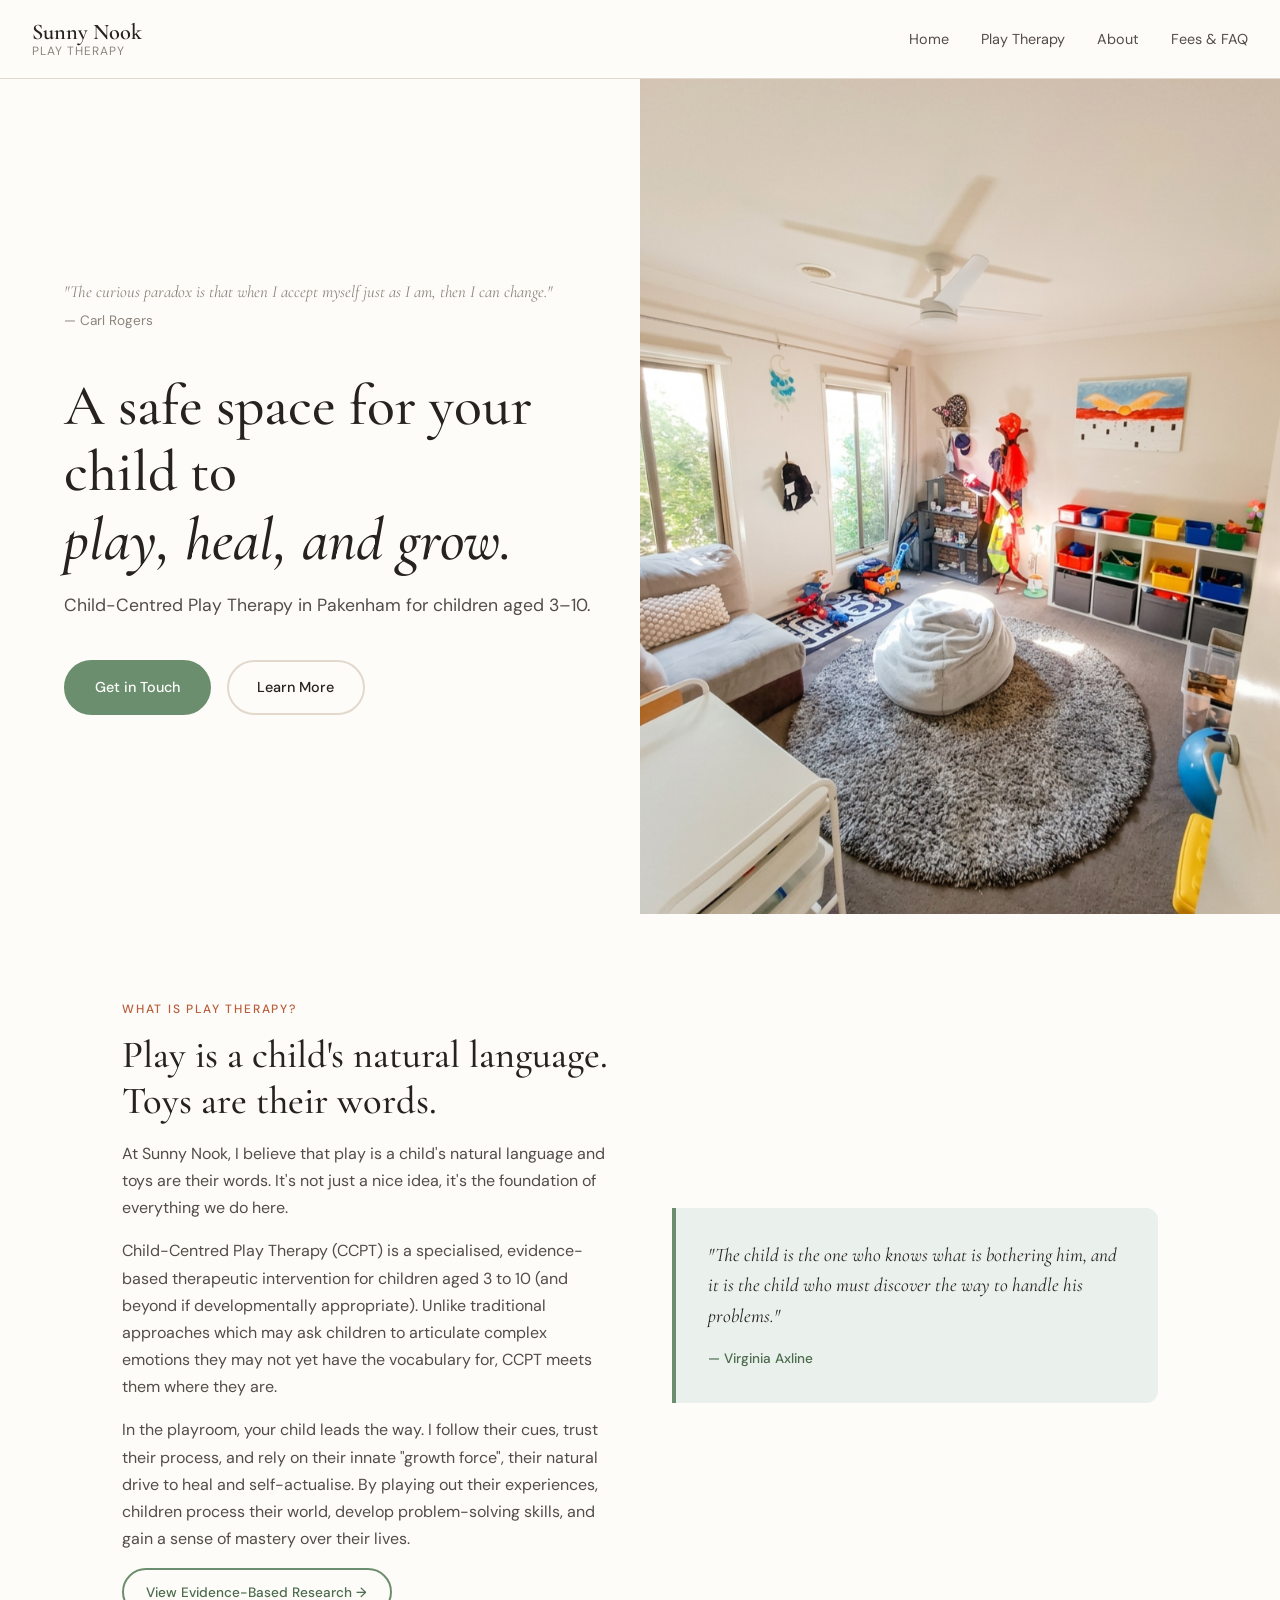
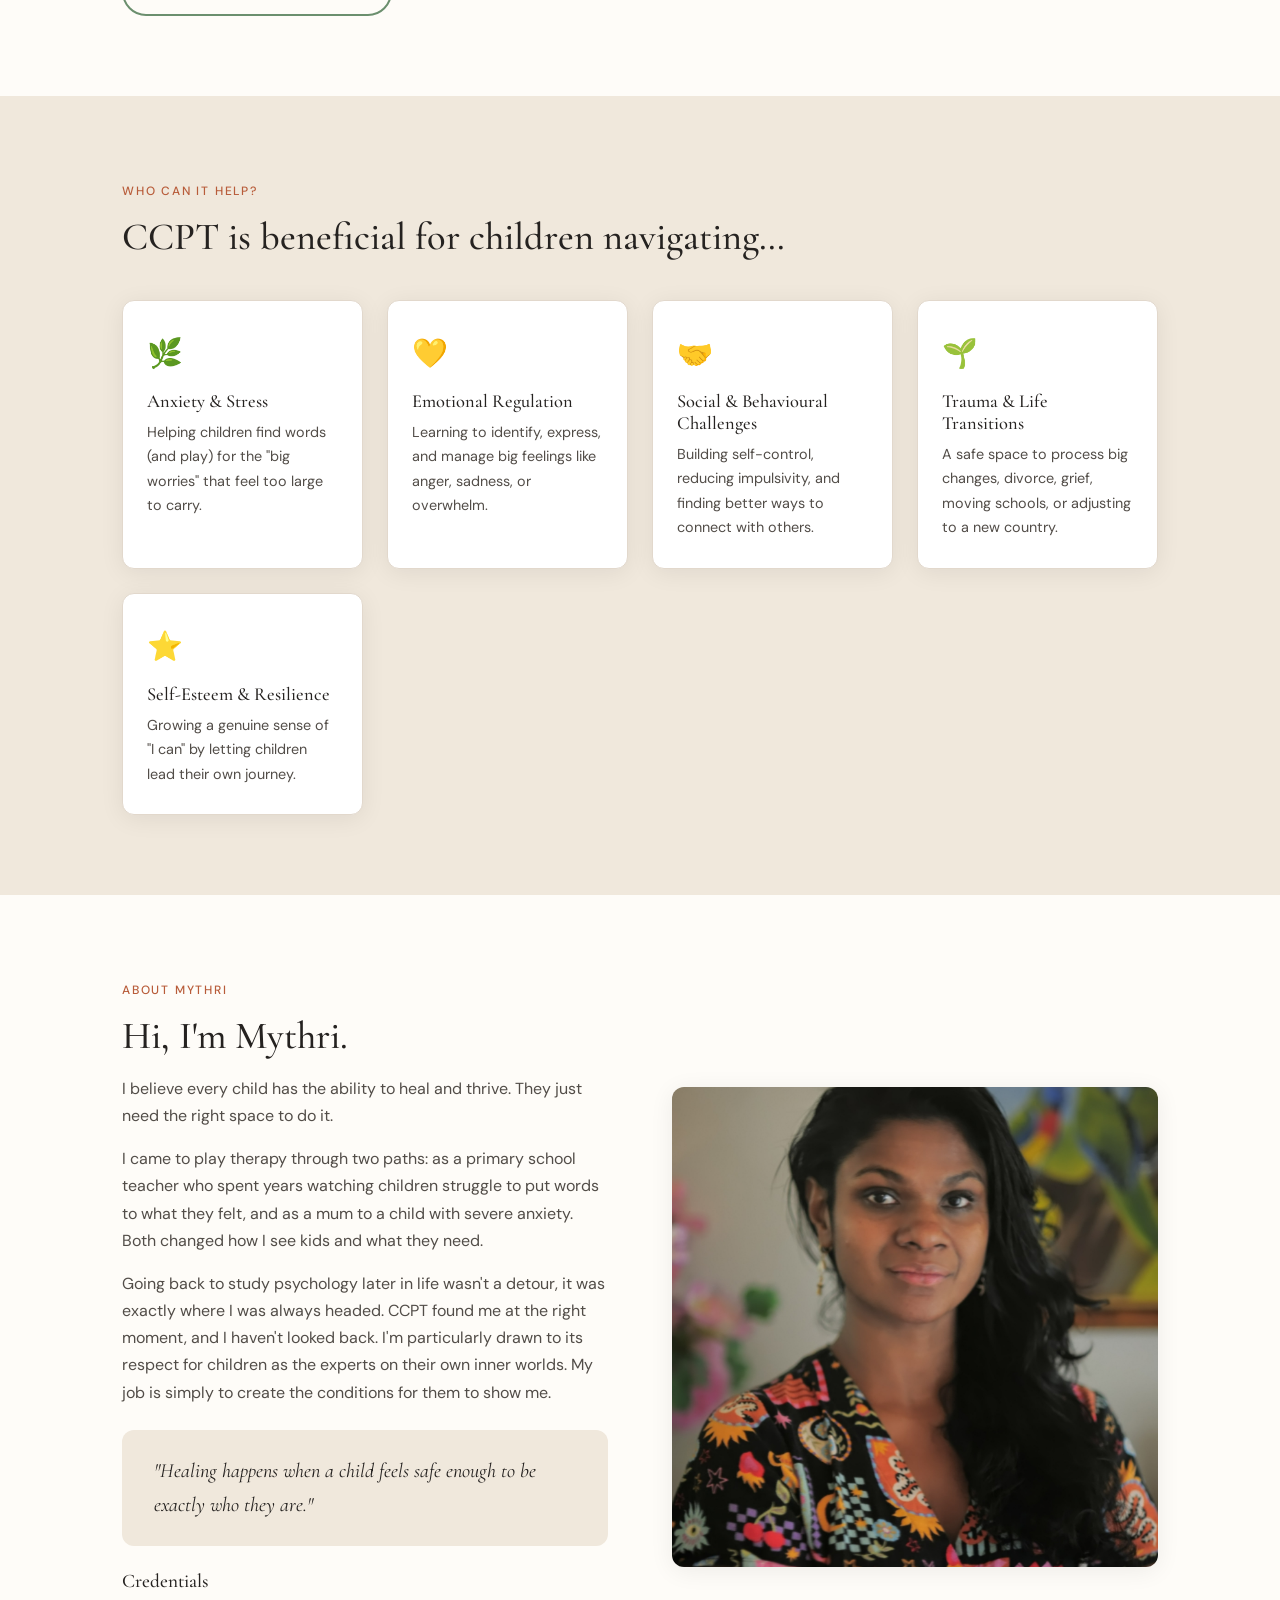
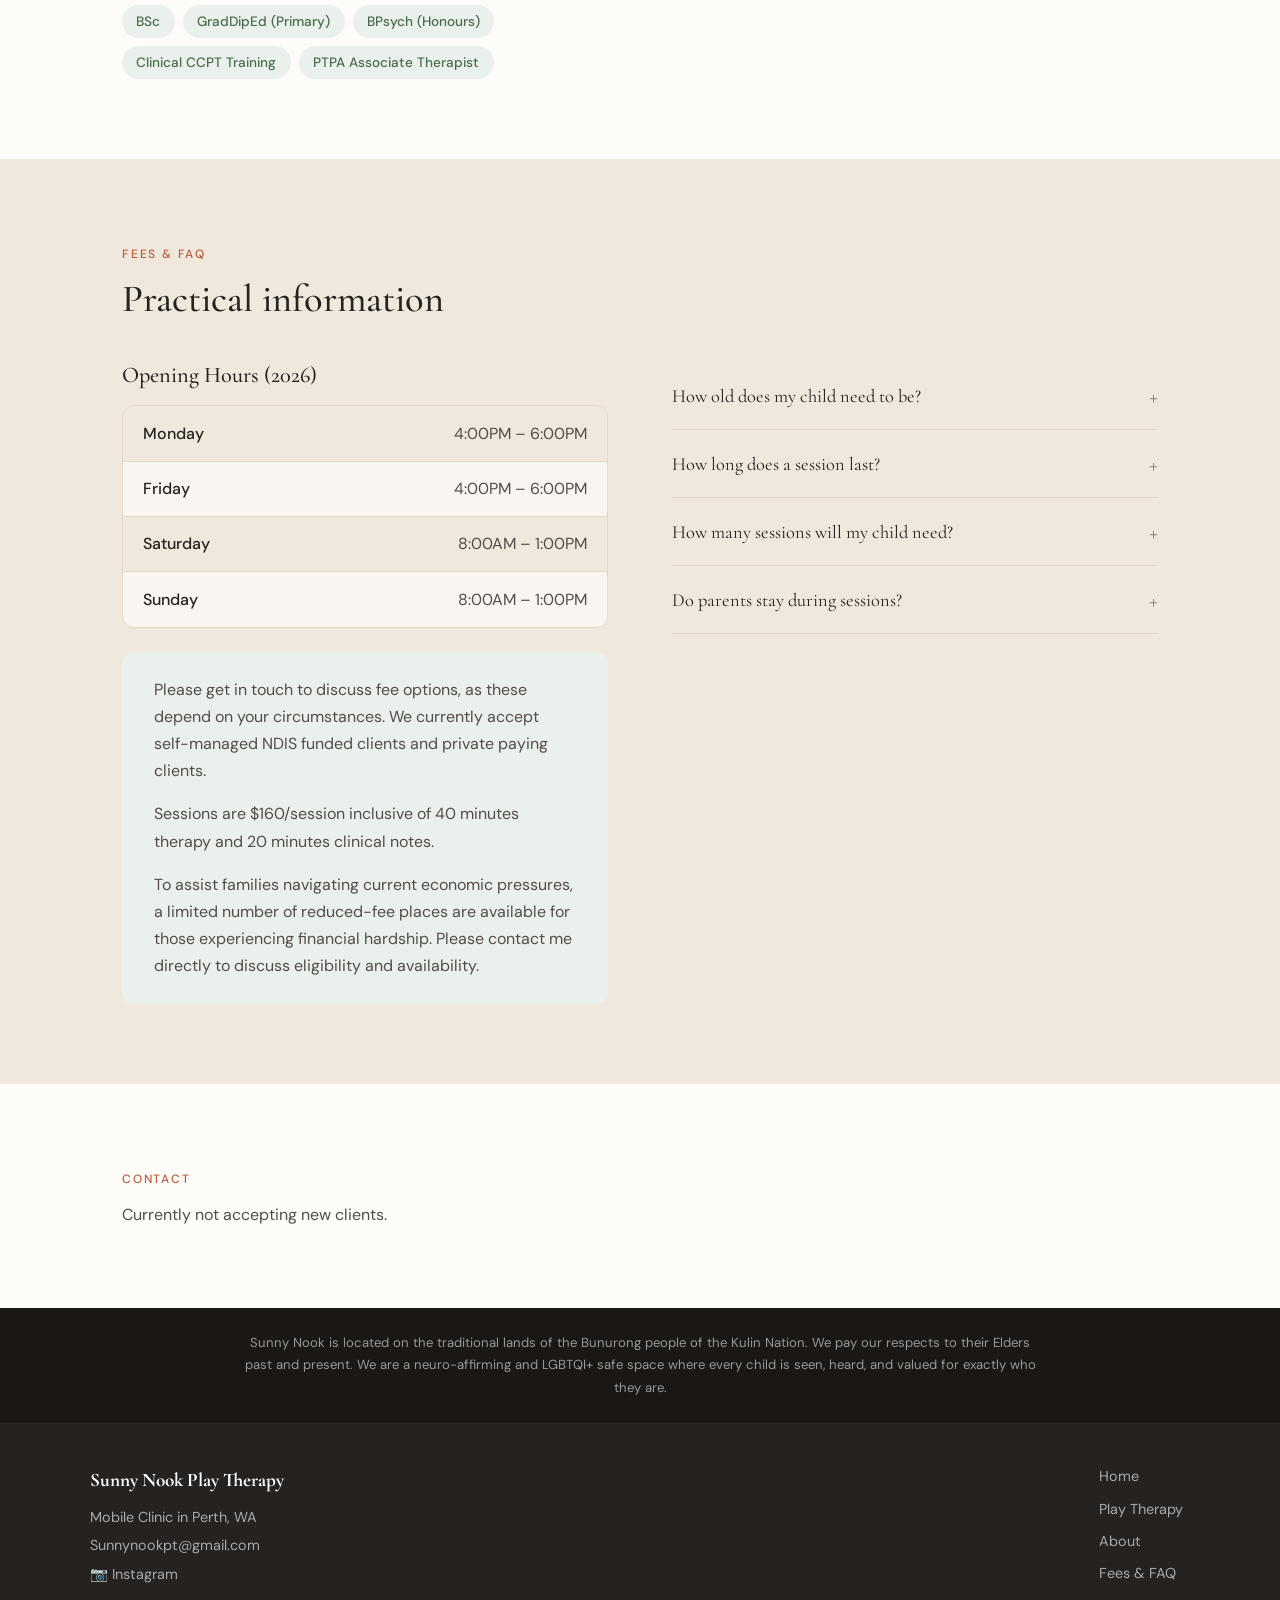
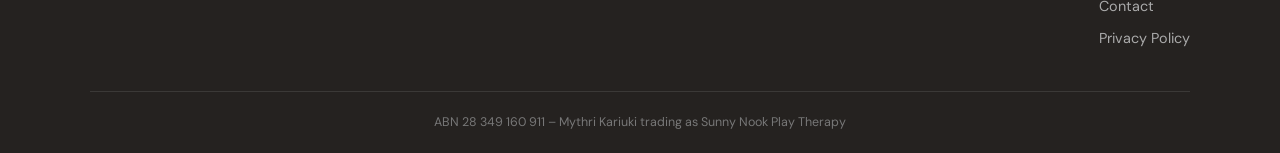
==== commit 267c7e7a: "Update footer contact information" ====
--- a/index.html
+++ b/index.html
@@ -4,7 +4,7 @@
 <head>
   <meta charset="UTF-8" />
   <meta name="viewport" content="width=device-width, initial-scale=1.0" />
-  <title>Sunny Nook Play Therapy – Pakenham</title>
+  <title>Sunny Nook Play Therapy – Perth</title>
   <link rel="preconnect" href="https://fonts.googleapis.com">
   <link rel="preconnect" href="https://fonts.gstatic.com" crossorigin>
   <link
@@ -248,7 +248,7 @@
       <!-- <div class="col-visual">
         <div class="contact-info-box">
           <h3>Contact Details</h3>
-          <p>📍 Lakeside, Pakenham VIC 3810</p>
+          <p>📍 Mobile Clinic in Perth, WA</p>
           <p>✉️ <a href="mailto:Sunnynookpt@gmail.com">Sunnynookpt@gmail.com</a></p>
           <p>📷 <a href="https://www.instagram.com/sunnynookpt" target="_blank">@sunnynookpt</a></p>
         </div>
@@ -276,7 +276,7 @@
     <div class="container footer-inner">
       <div class="footer-brand">
         <strong>Sunny Nook Play Therapy</strong>
-        <p>Lakeside, Pakenham VIC 3810</p>
+        <p>Mobile Clinic in Perth, WA</p>
         <a href="mailto:Sunnynookpt@gmail.com">Sunnynookpt@gmail.com</a>
         <a href="https://www.instagram.com/sunnynookpt" target="_blank" class="insta-link">📷 Instagram</a>
       </div>
@@ -322,4 +322,4 @@
   </script>
 </body>
 
-</html>+</html>
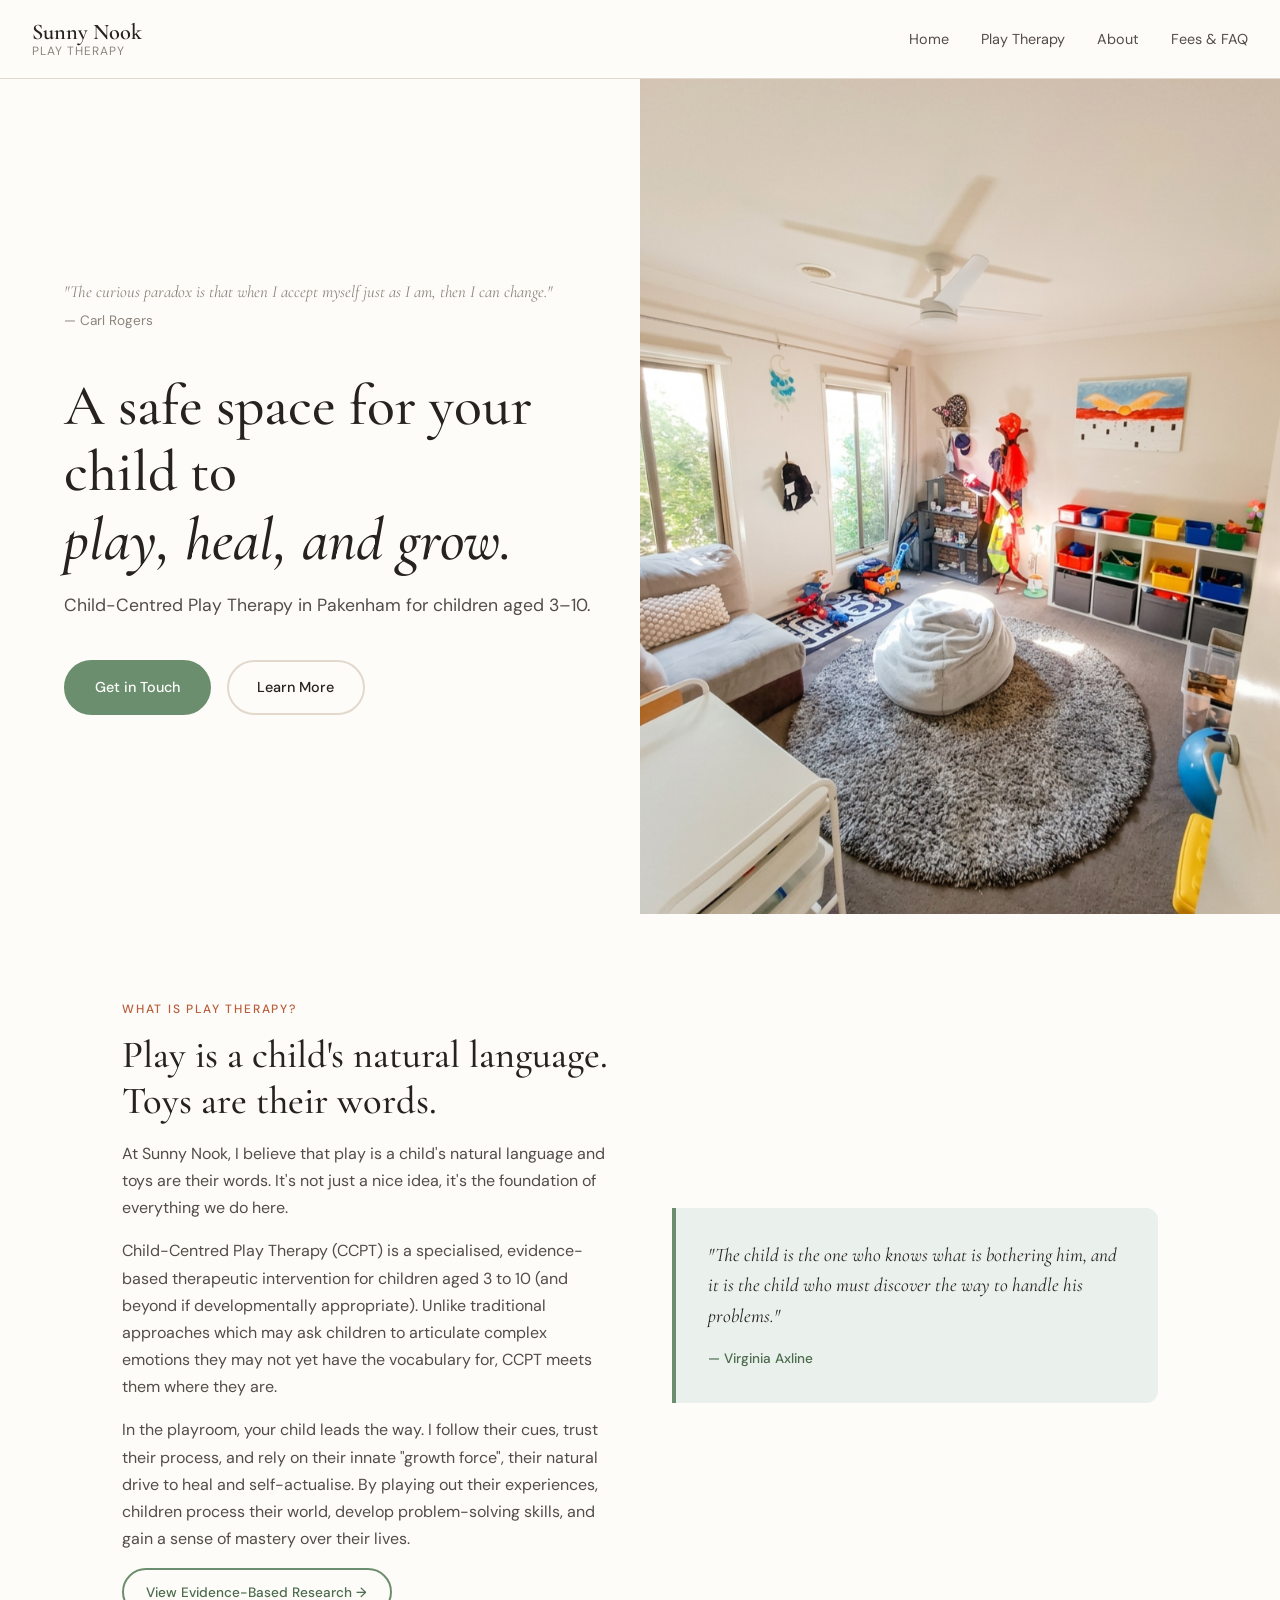
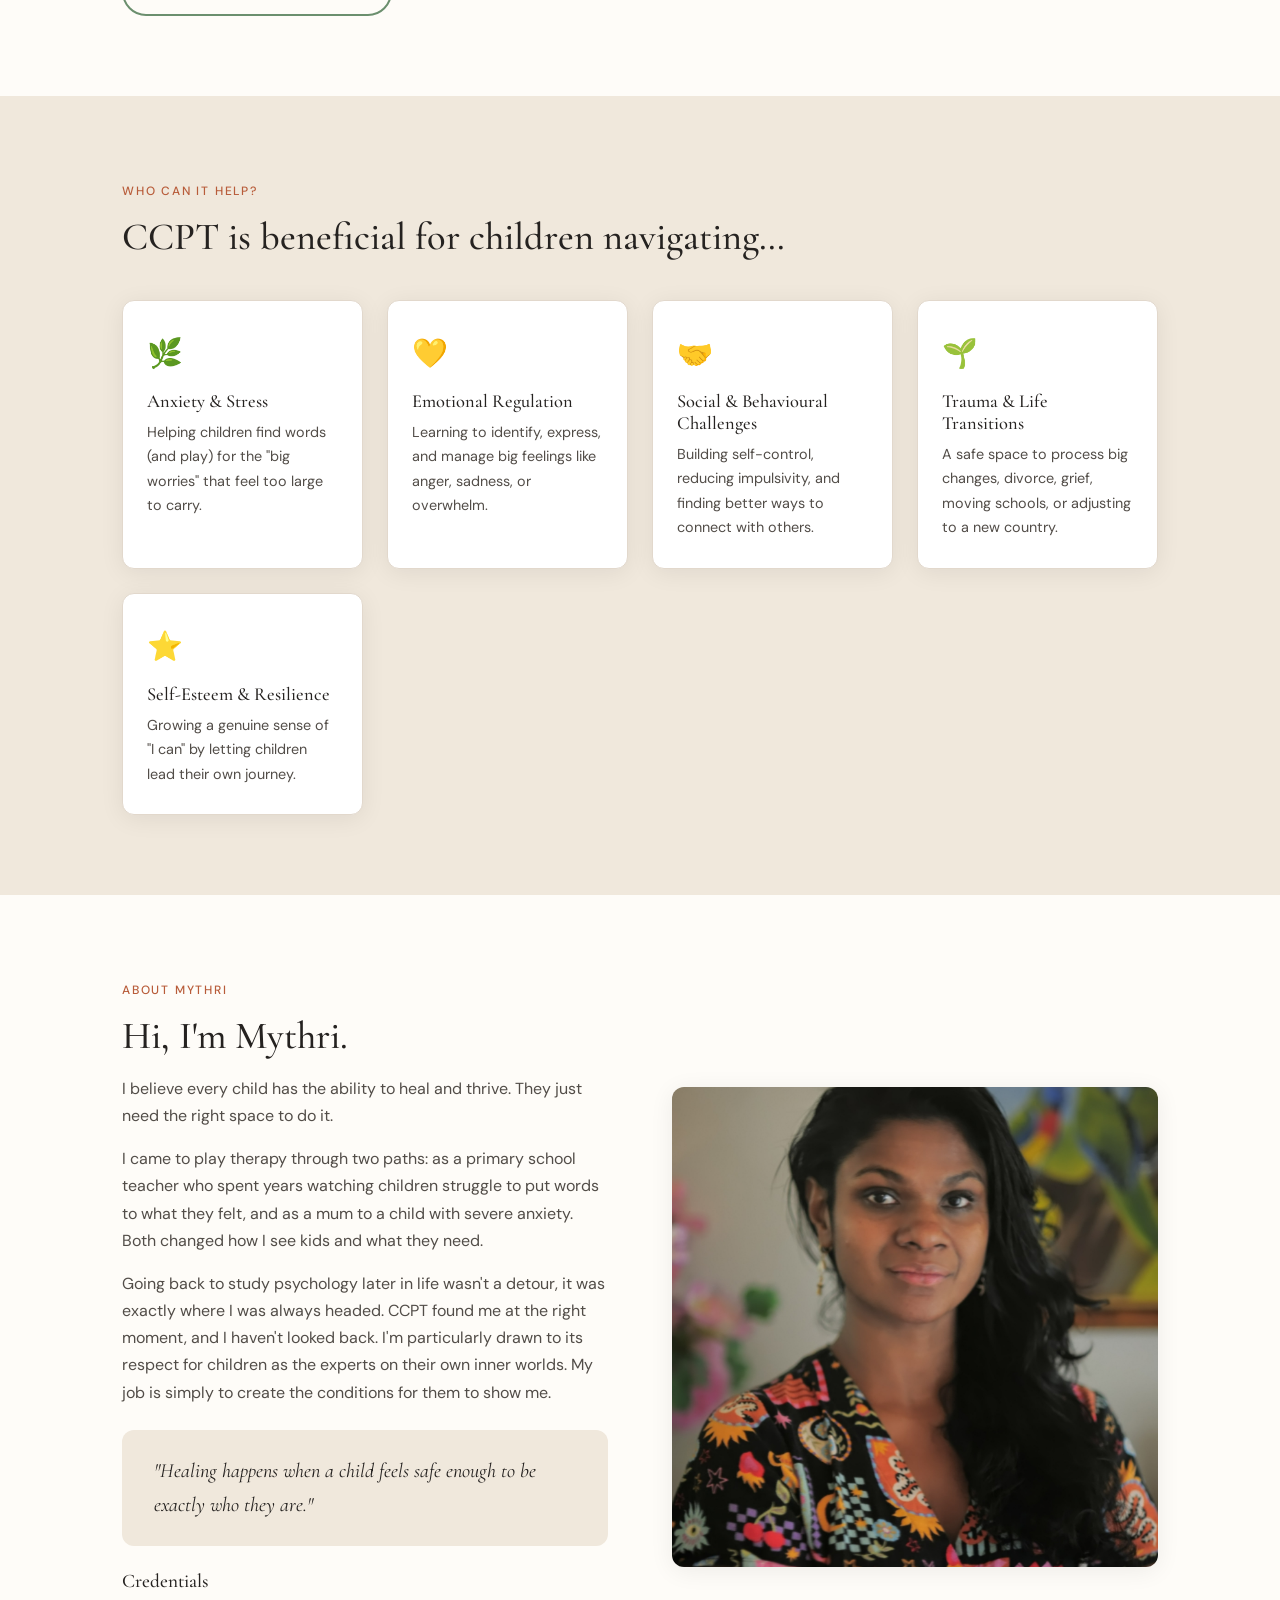
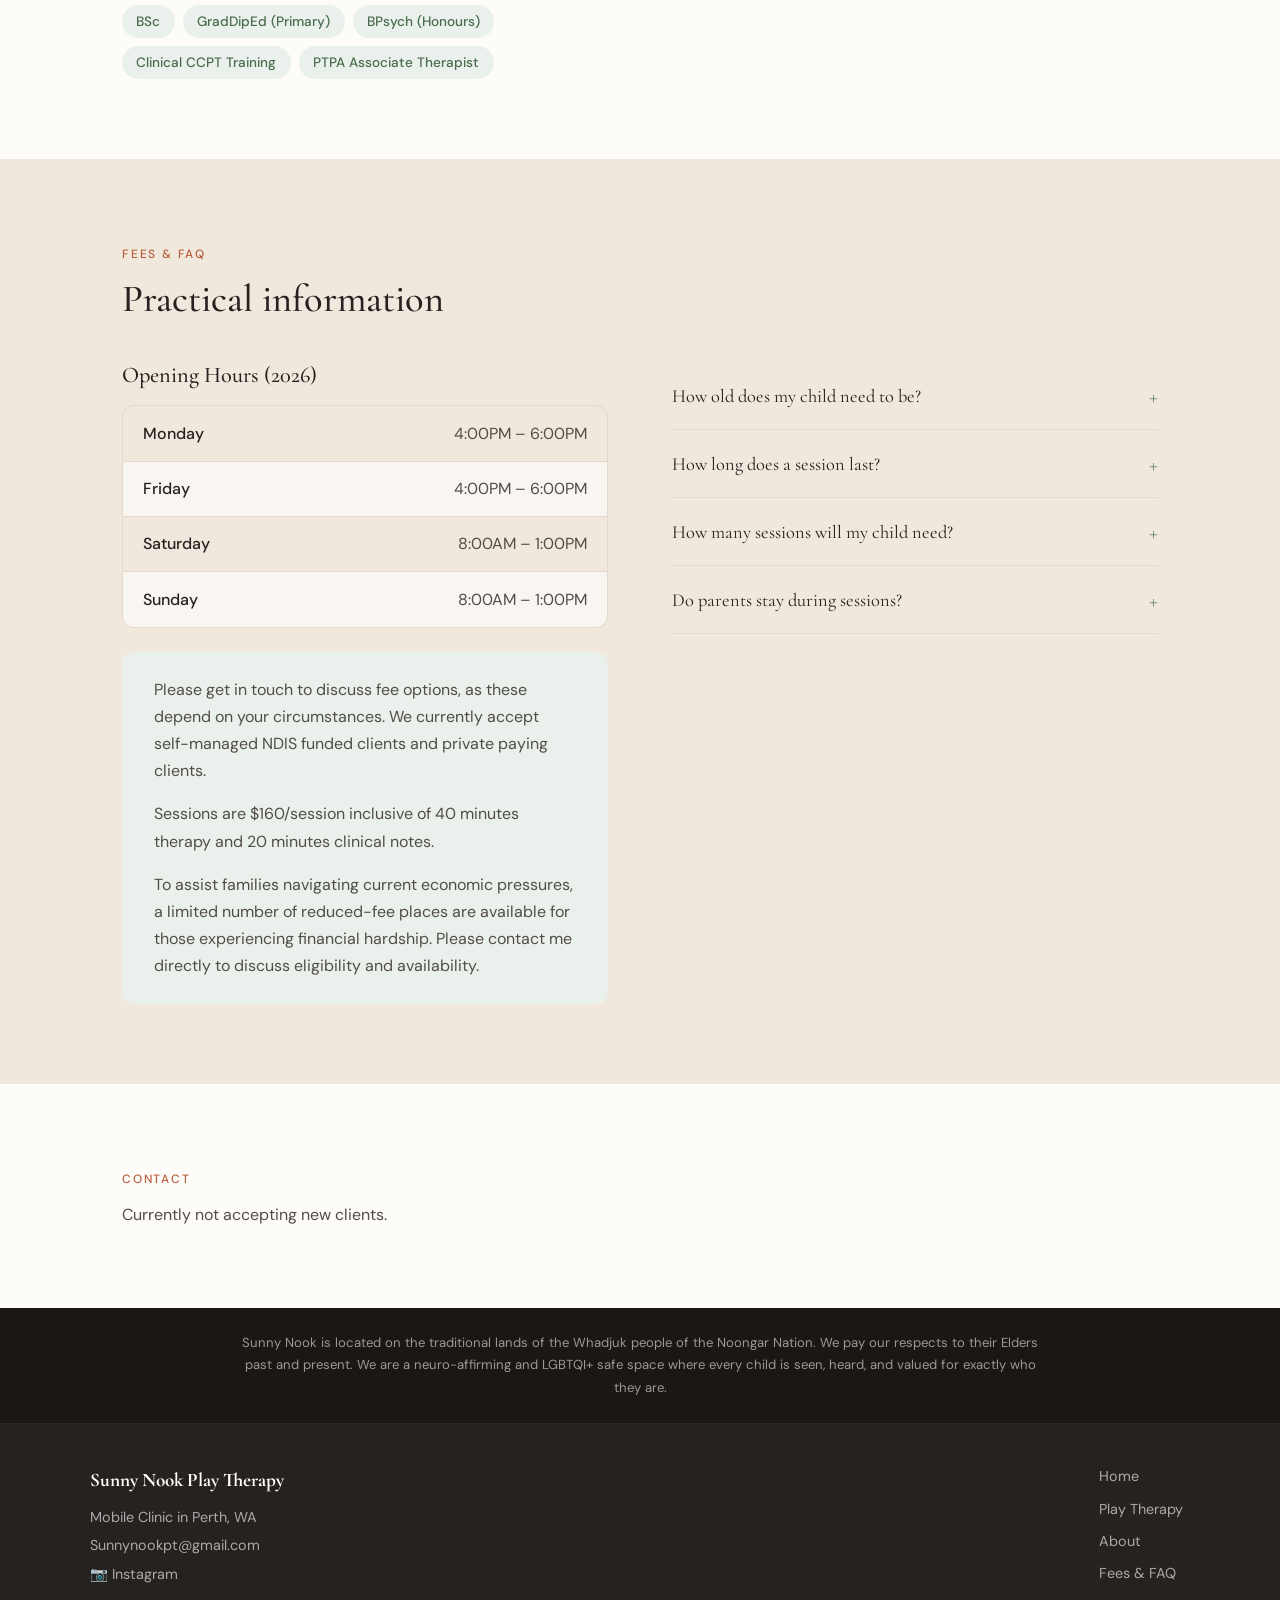
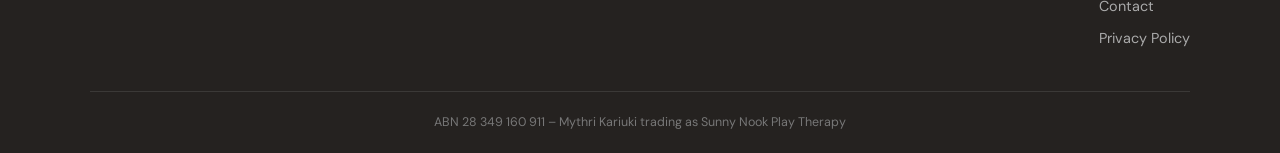
==== commit f1f57929: "Update footer acknowledgment to reflect land recognition" ====
--- a/index.html
+++ b/index.html
@@ -268,7 +268,7 @@
   <footer class="footer">
     <div class="footer-acknowledgement">
       <div class="container">
-        <p>Sunny Nook is located on the traditional lands of the Bunurong people of the Kulin Nation. We pay our
+        <p>Sunny Nook is located on the traditional lands of the Whadjuk people of the Noongar Nation. We pay our
           respects to their Elders past and present. We are a neuro-affirming and LGBTQI+ safe space where every child
           is seen, heard, and valued for exactly who they are.</p>
       </div>
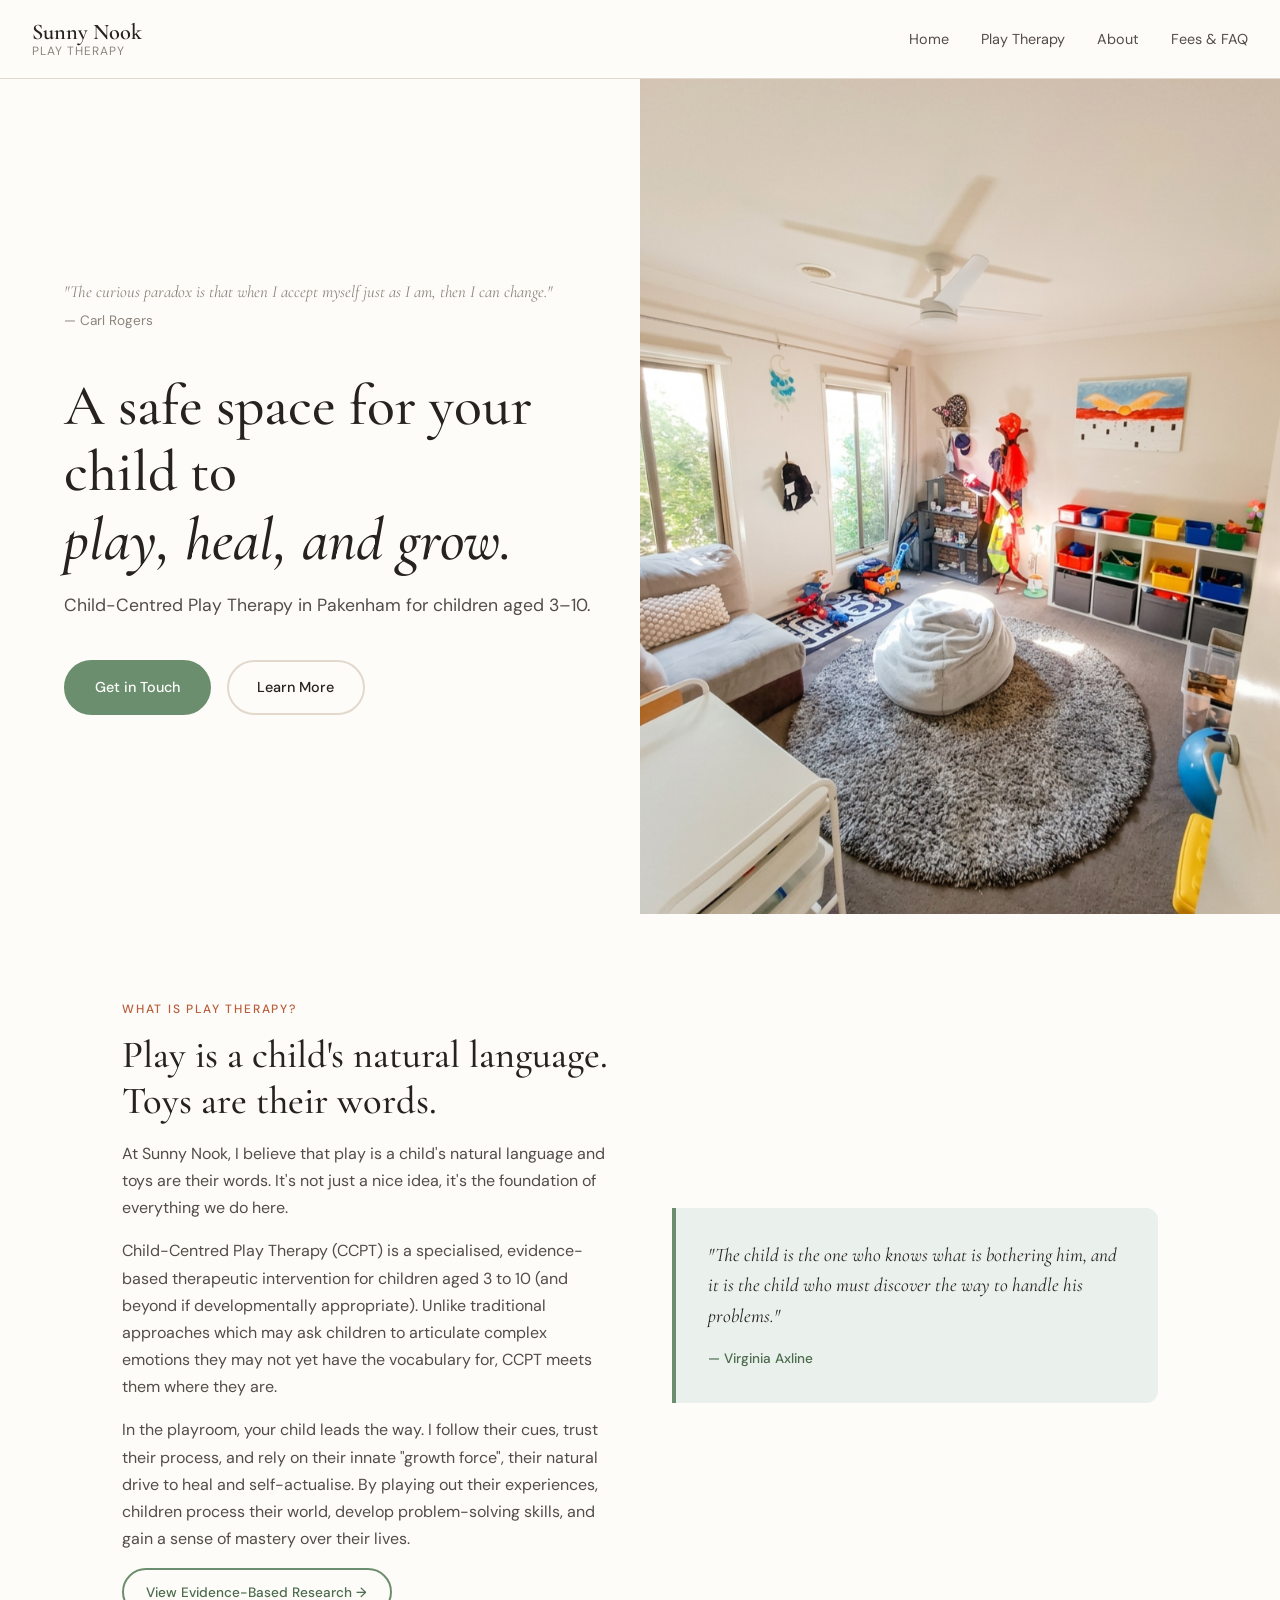
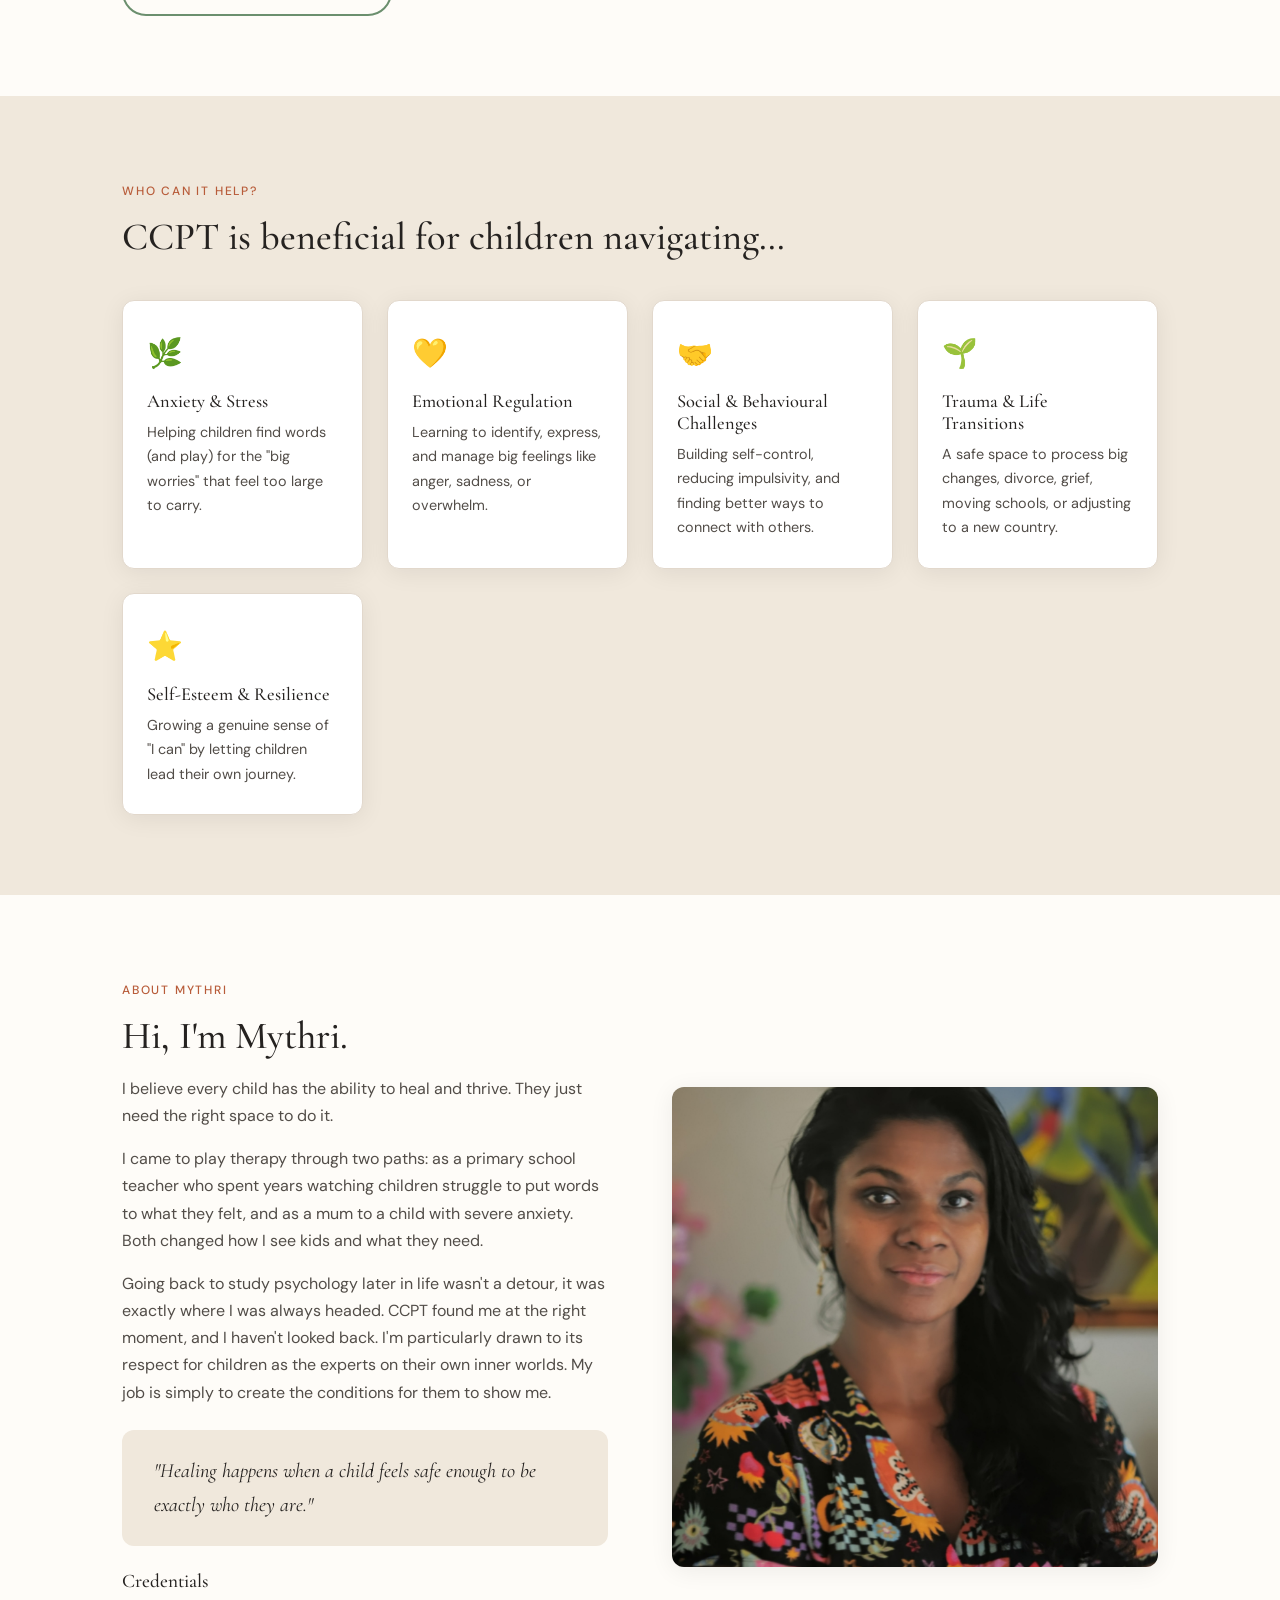
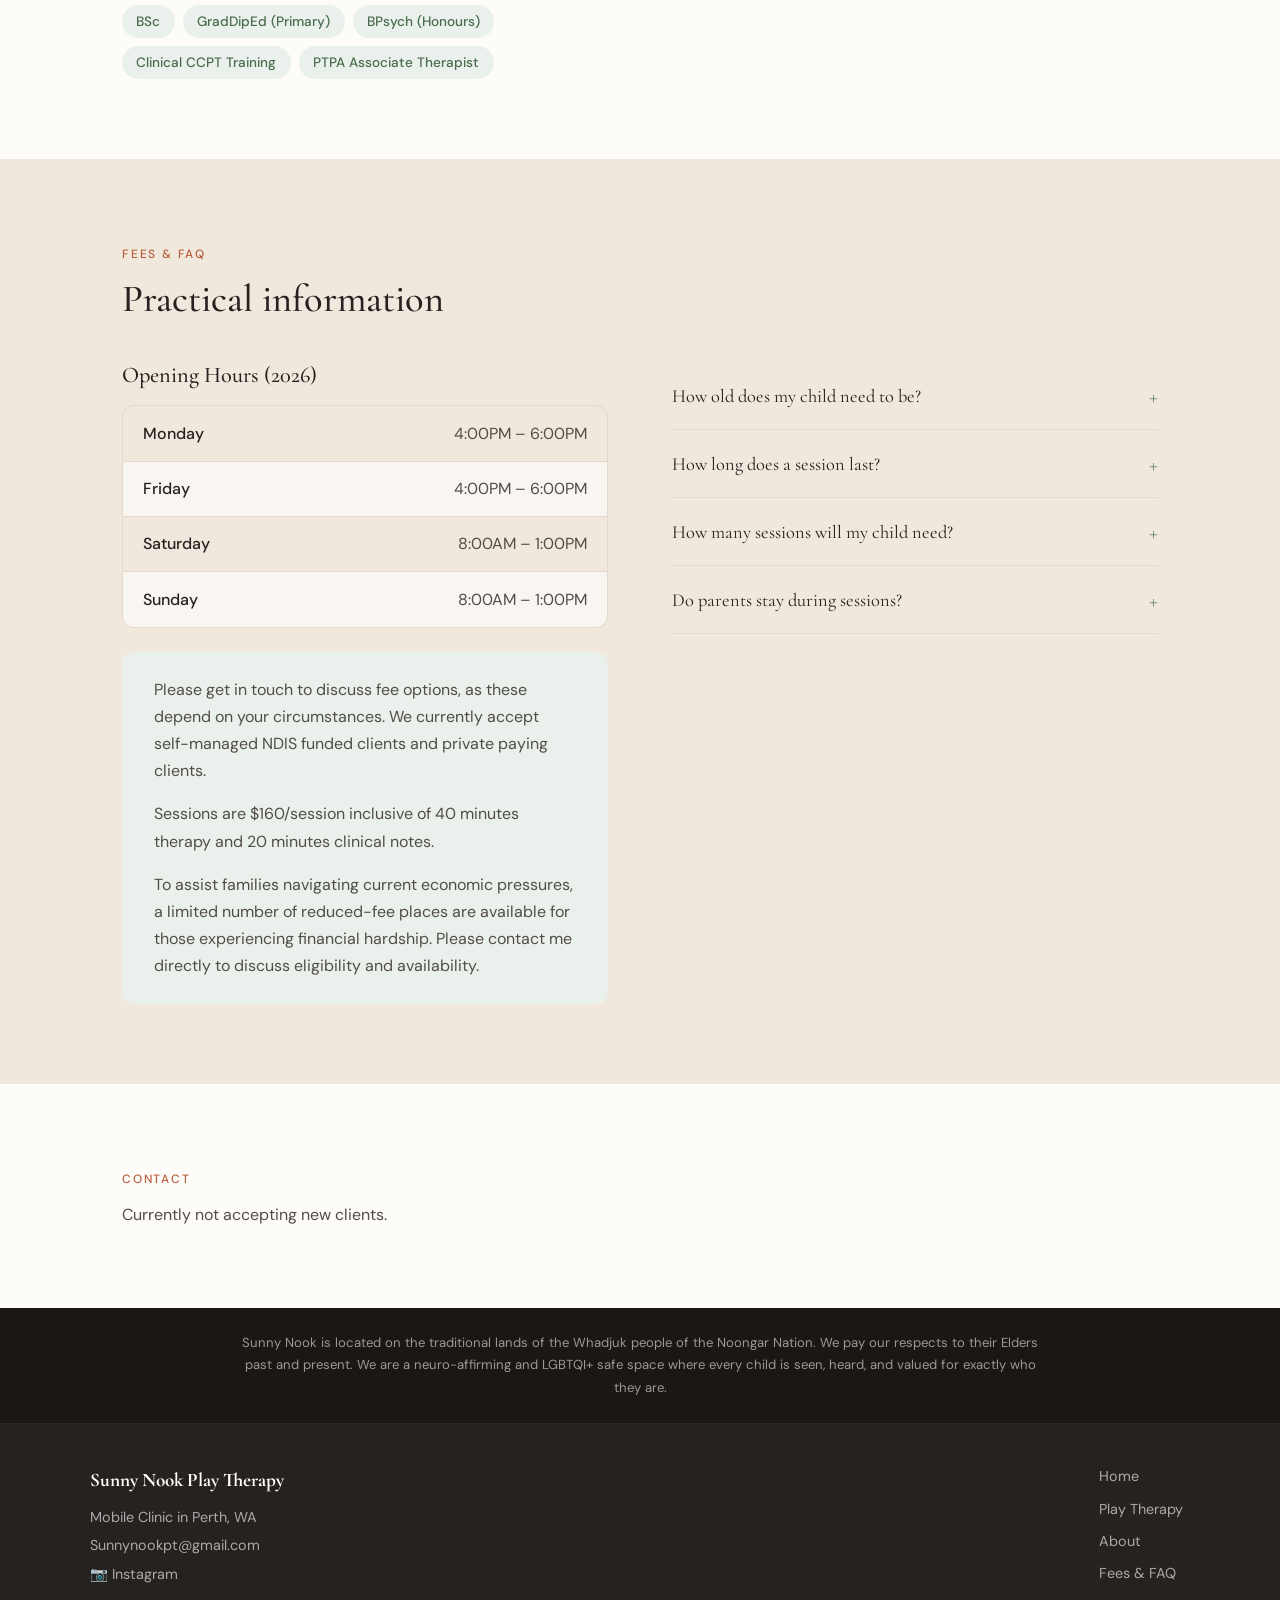
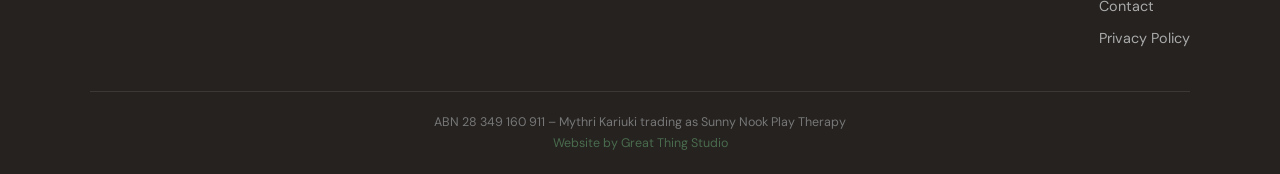
==== commit 827a1323: "Update index.html" ====
--- a/index.html
+++ b/index.html
@@ -291,8 +291,11 @@
     </div>
     <div class="footer-bottom">
       ABN 28 349 160 911 – Mythri Kariuki trading as Sunny Nook Play Therapy
+      <br>
+<a href="https://greathingstudio.com.au/#web-design" target="_blank">Website by Great Thing Studio</a>
     </div>
   </footer>
+  
 
   <script src="script.js"></script>
   <script>
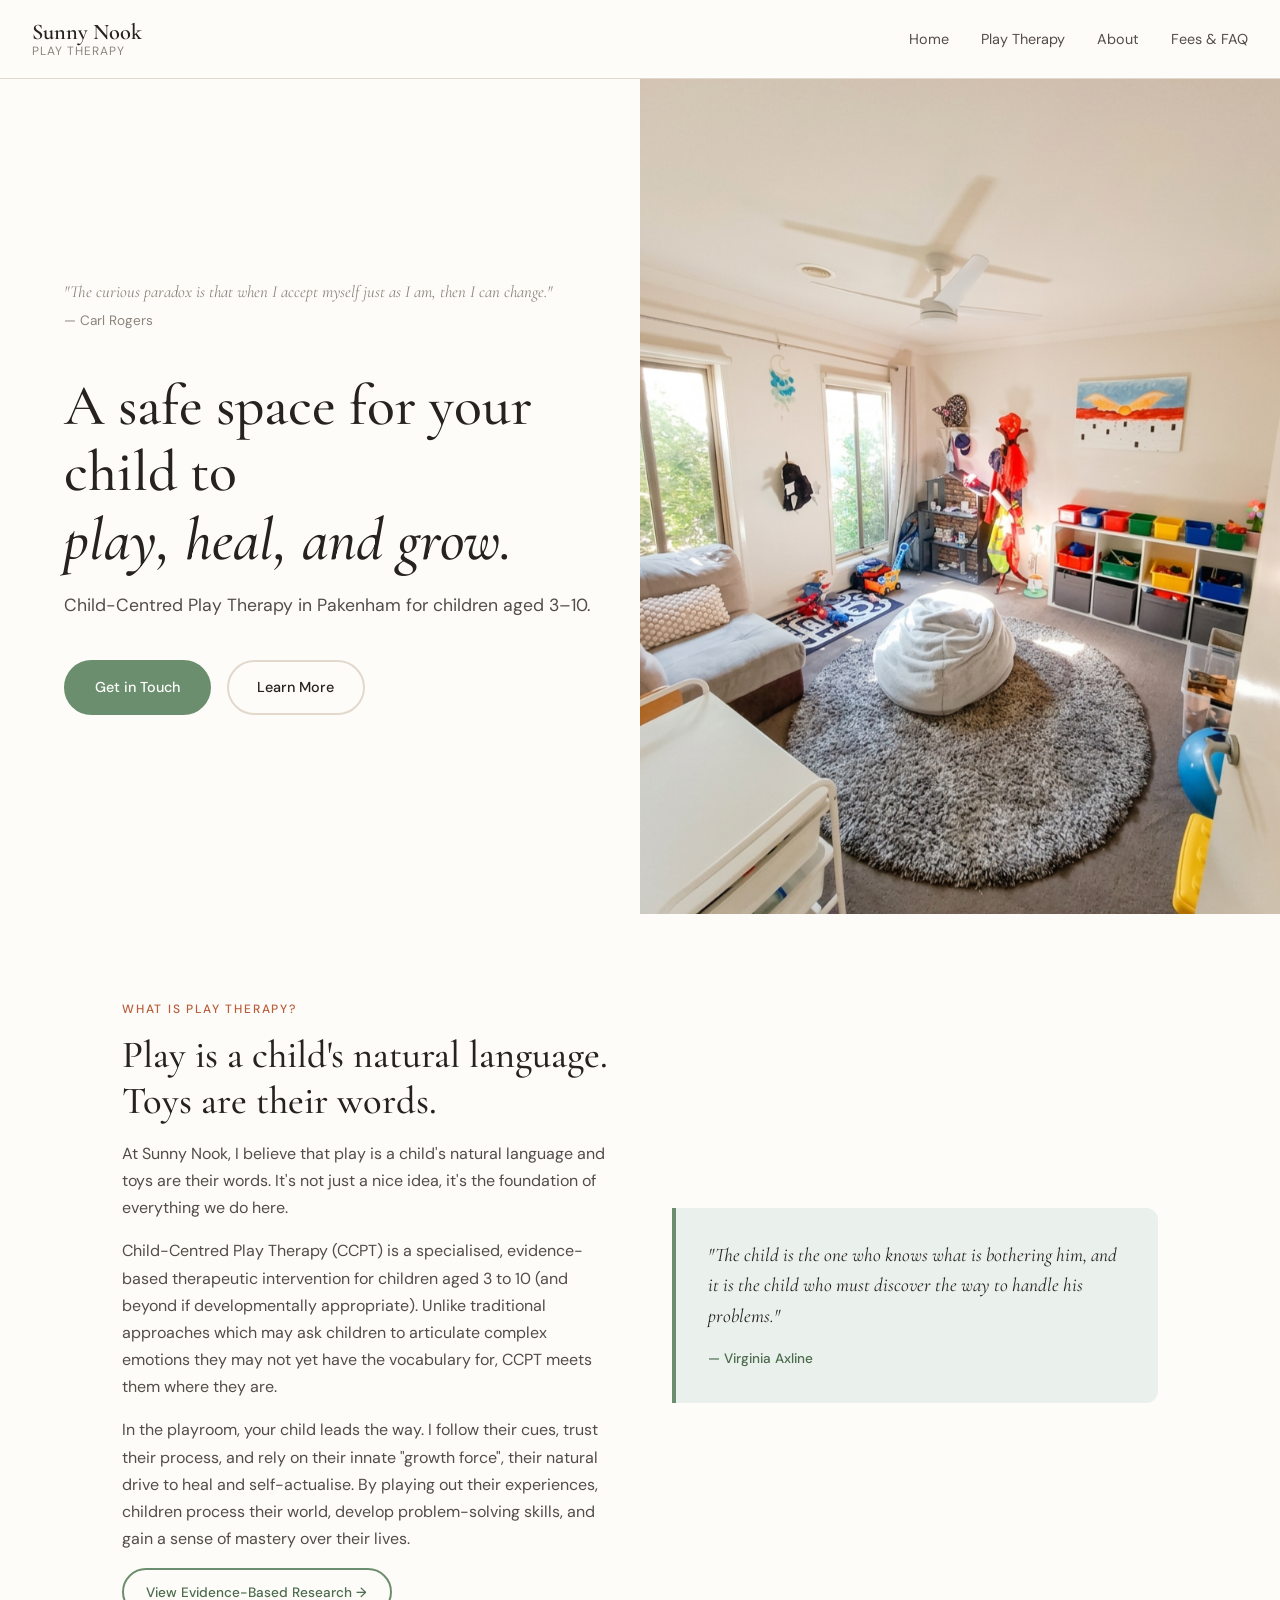
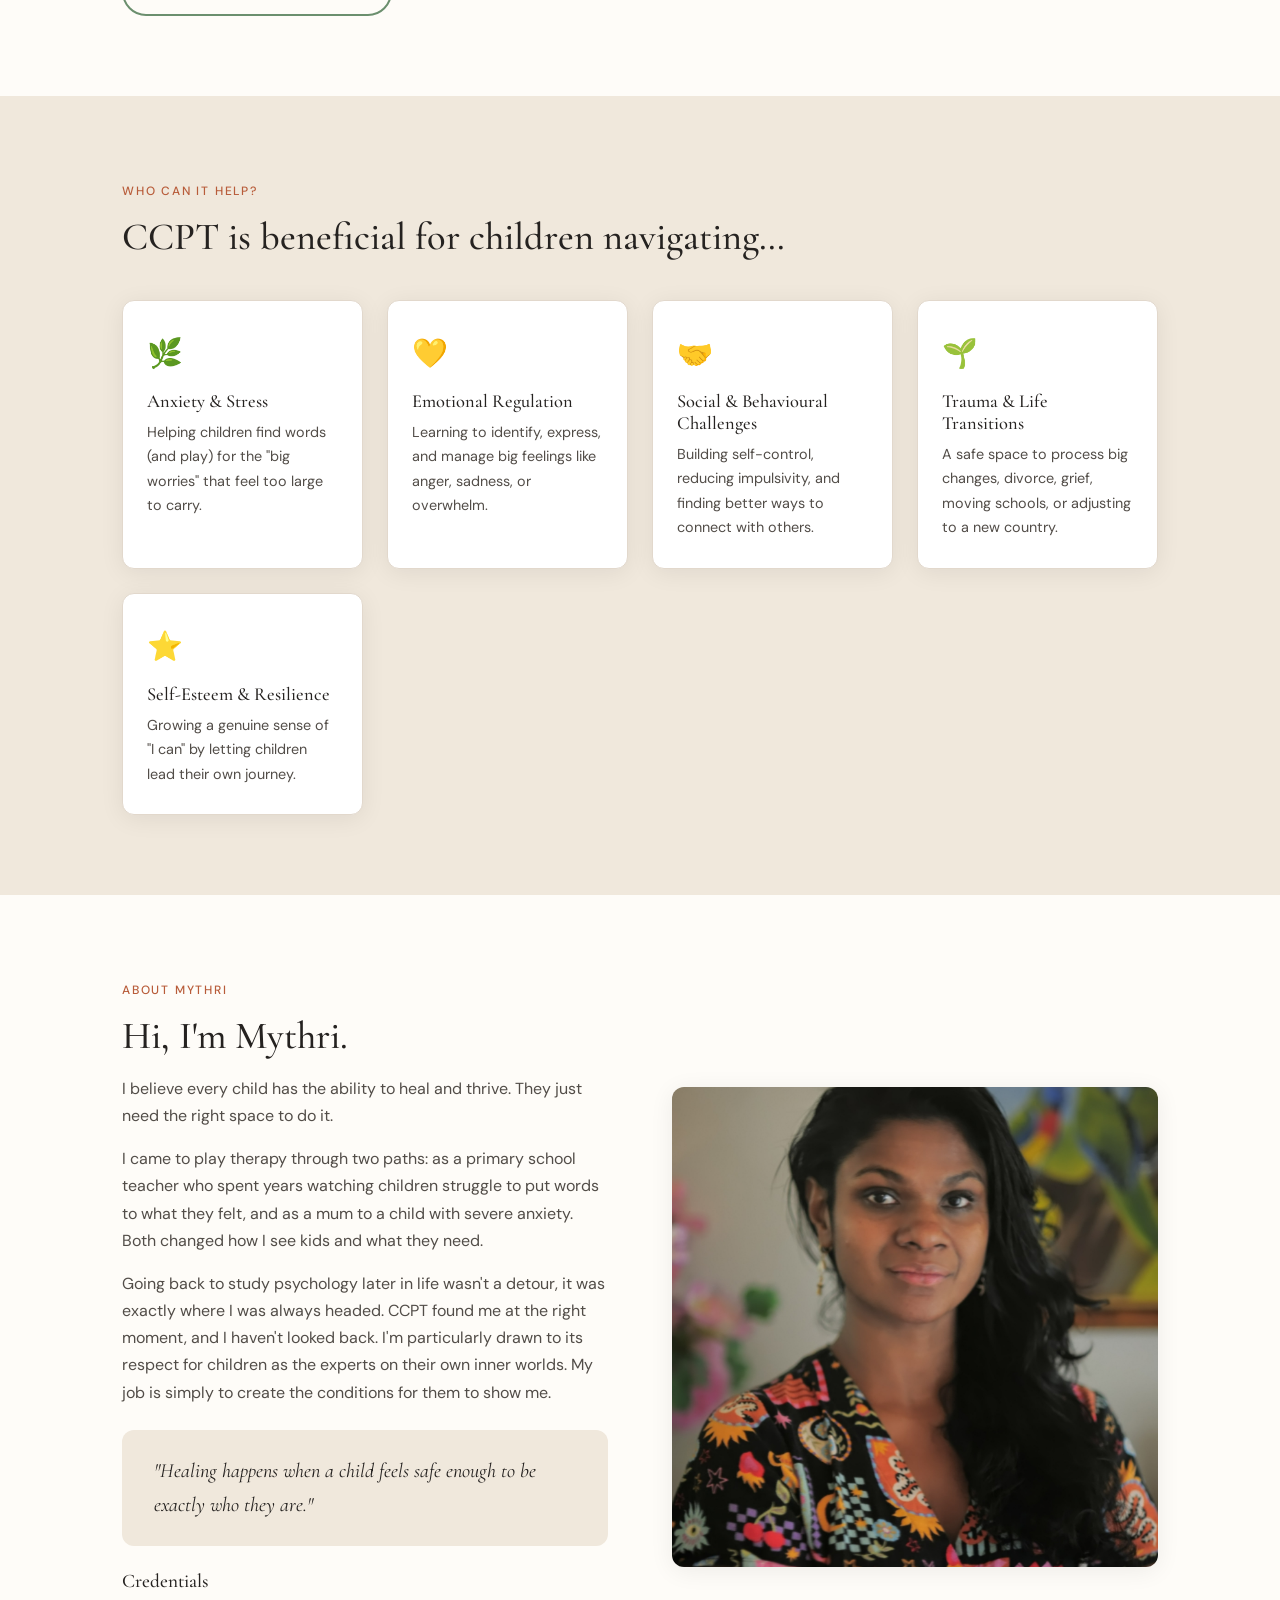
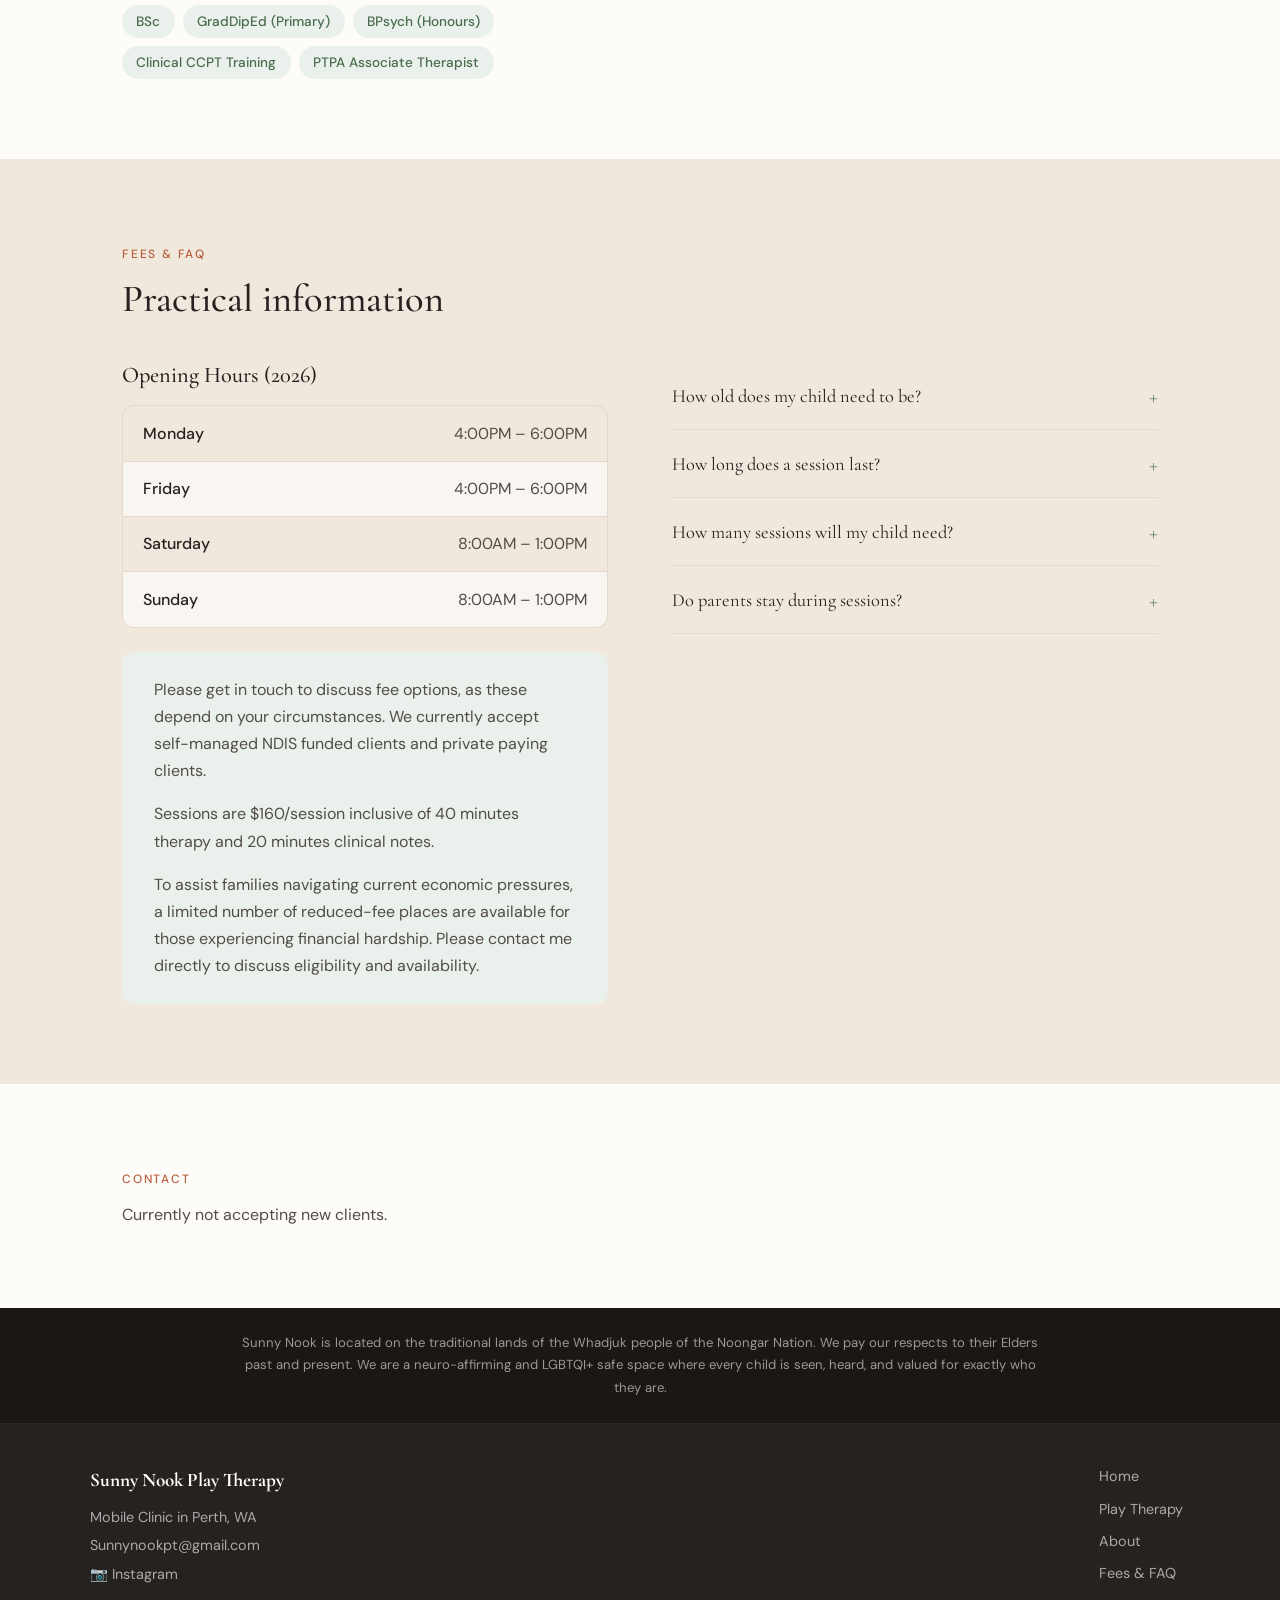
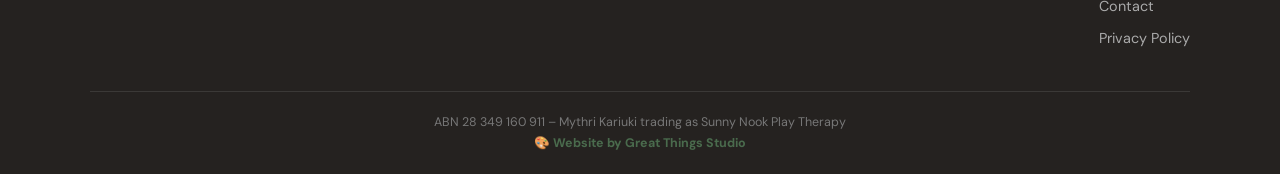
==== commit af7e2b10: "Update index.html" ====
--- a/index.html
+++ b/index.html
@@ -292,7 +292,7 @@
     <div class="footer-bottom">
       ABN 28 349 160 911 – Mythri Kariuki trading as Sunny Nook Play Therapy
       <br>
-<a href="https://greathingstudio.com.au/#web-design" target="_blank">Website by Great Thing Studio</a>
+<a href="https://greathingstudio.com.au/#web-design" target="_blank">🎨 <strong> Website by Great Things Studio</strong></a>
     </div>
   </footer>
   
